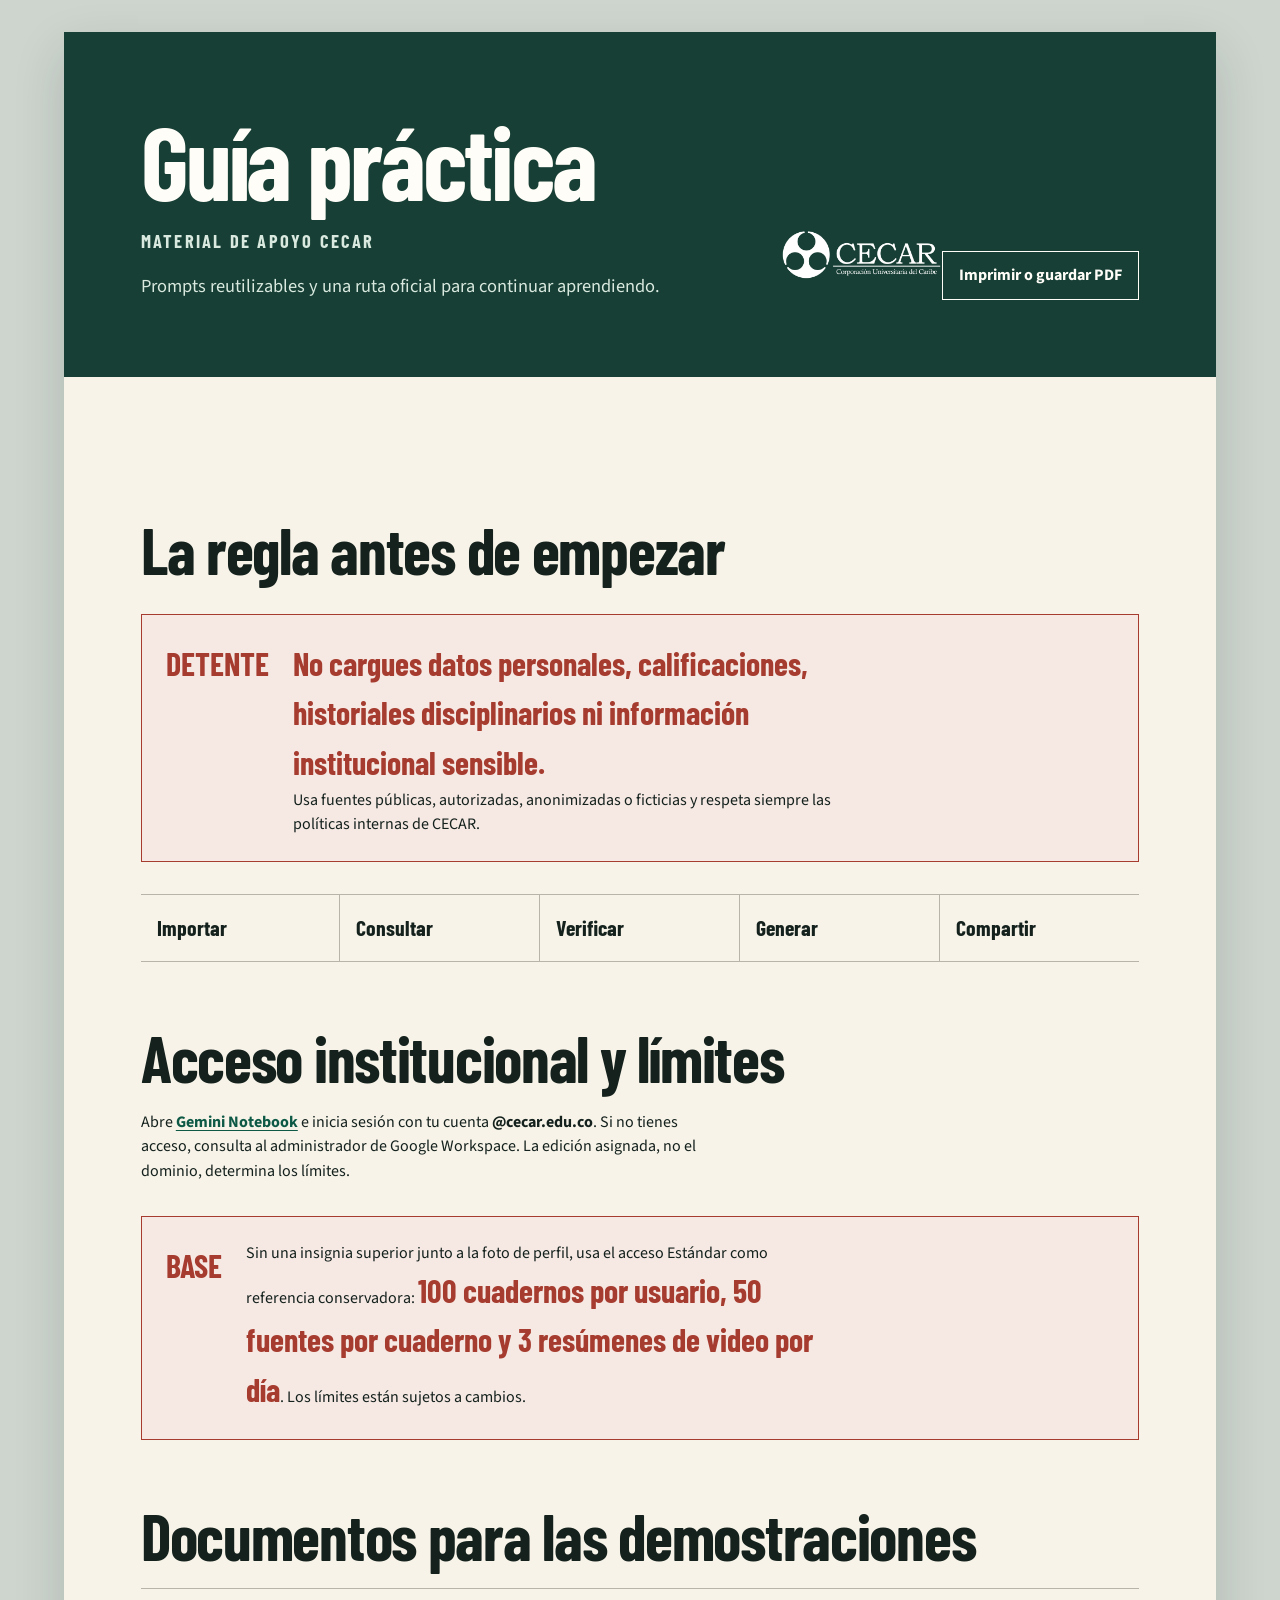
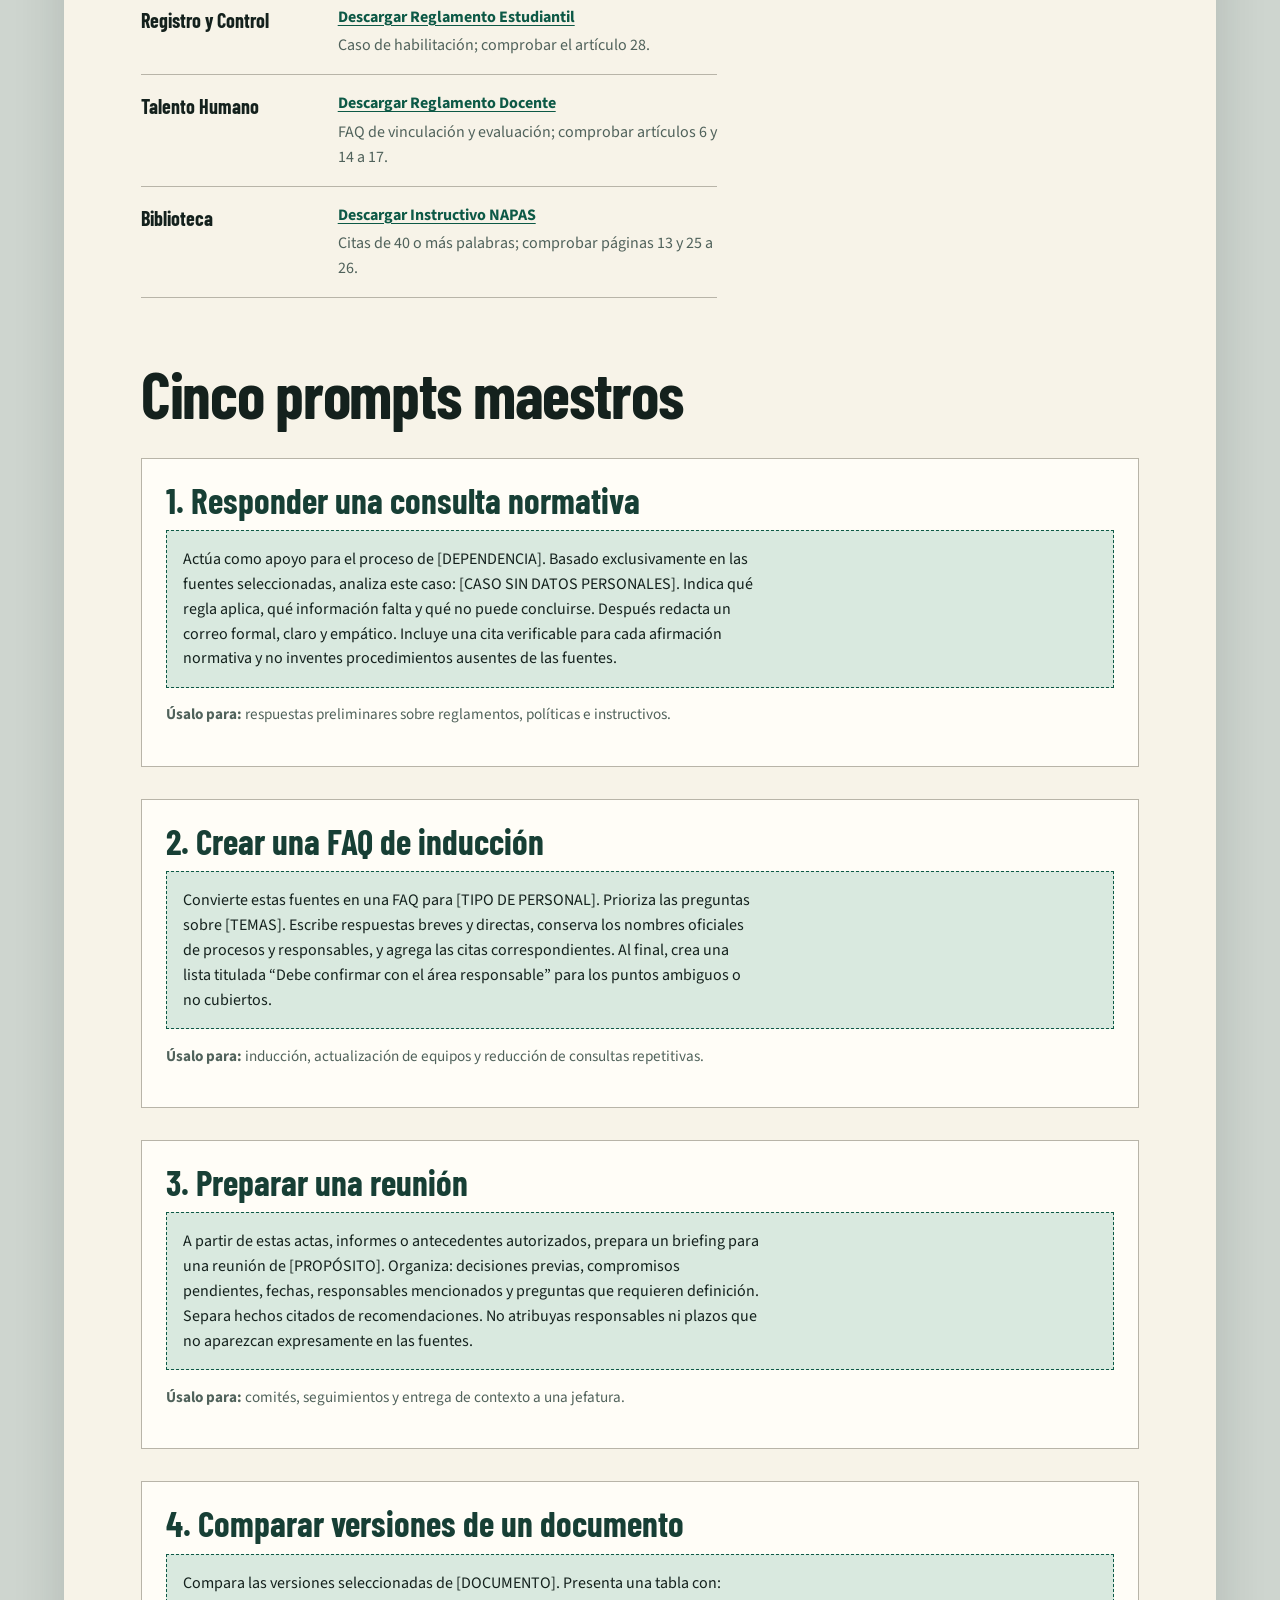
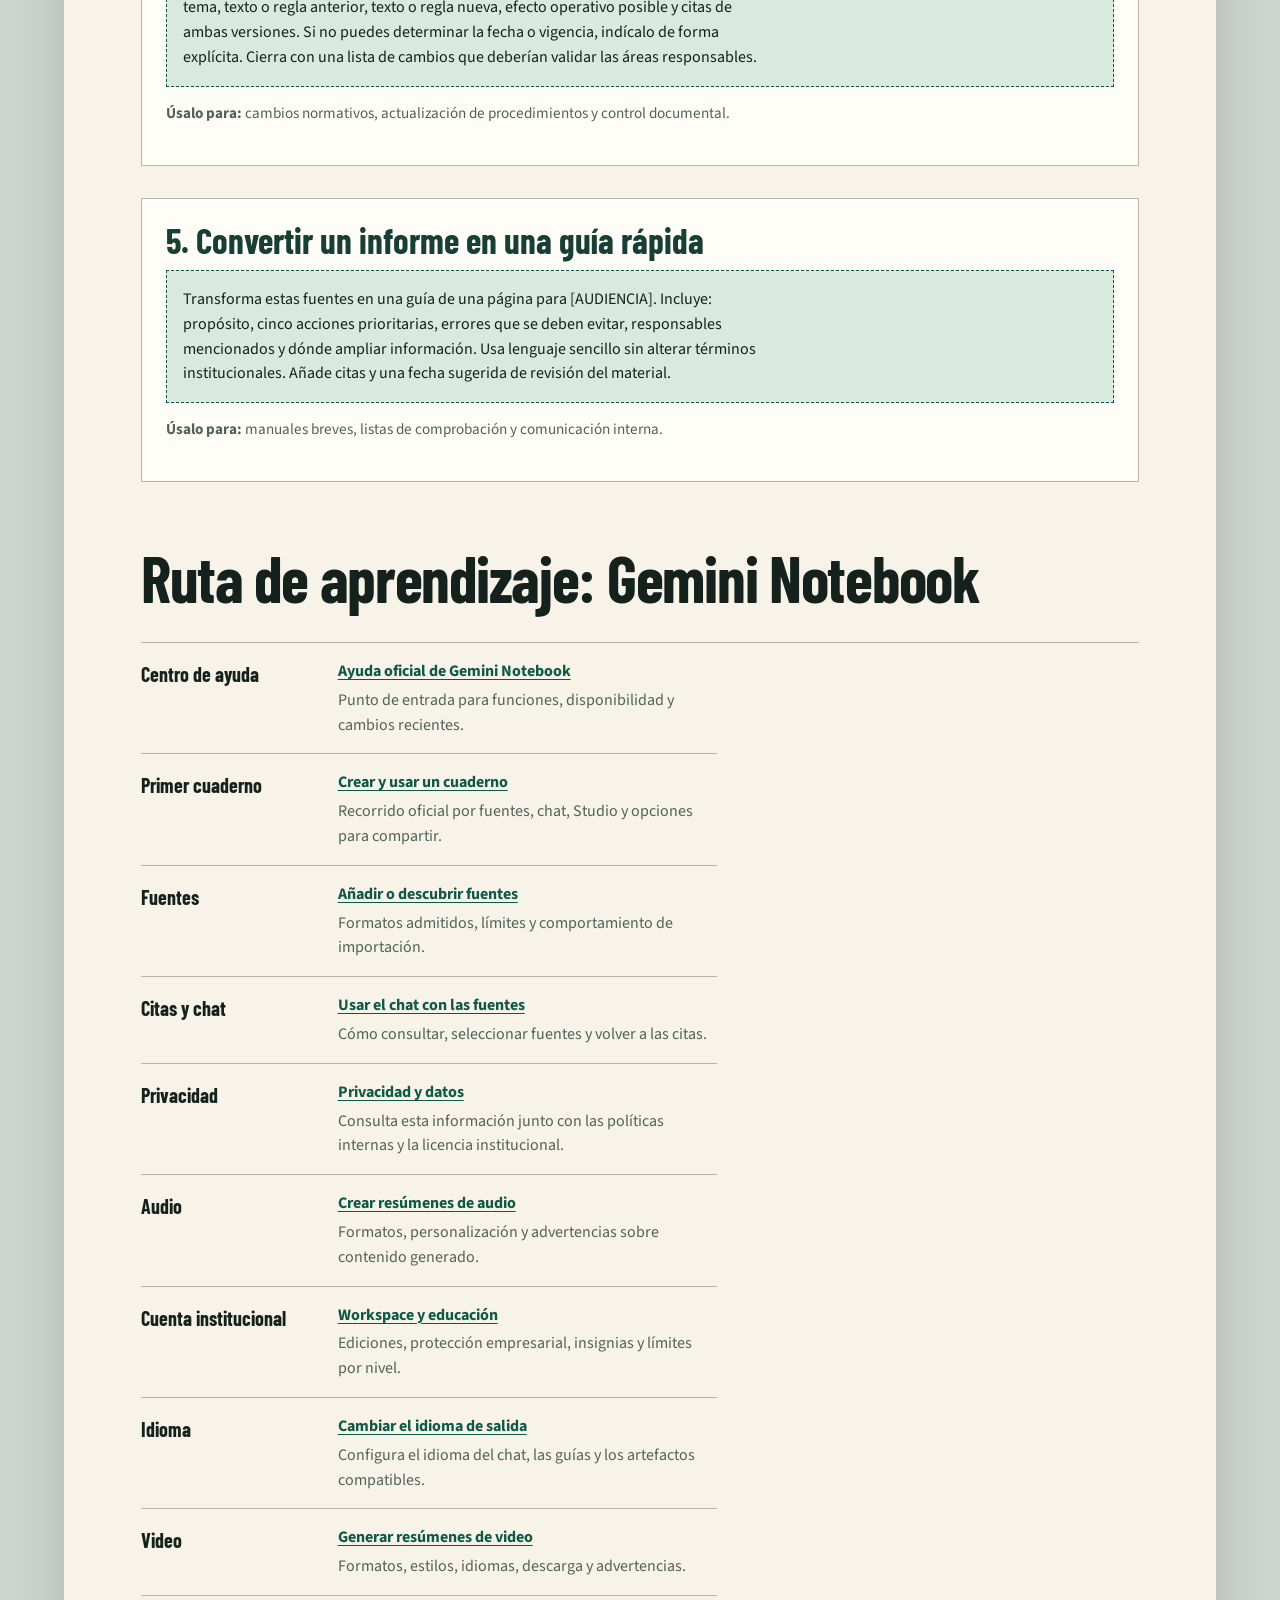
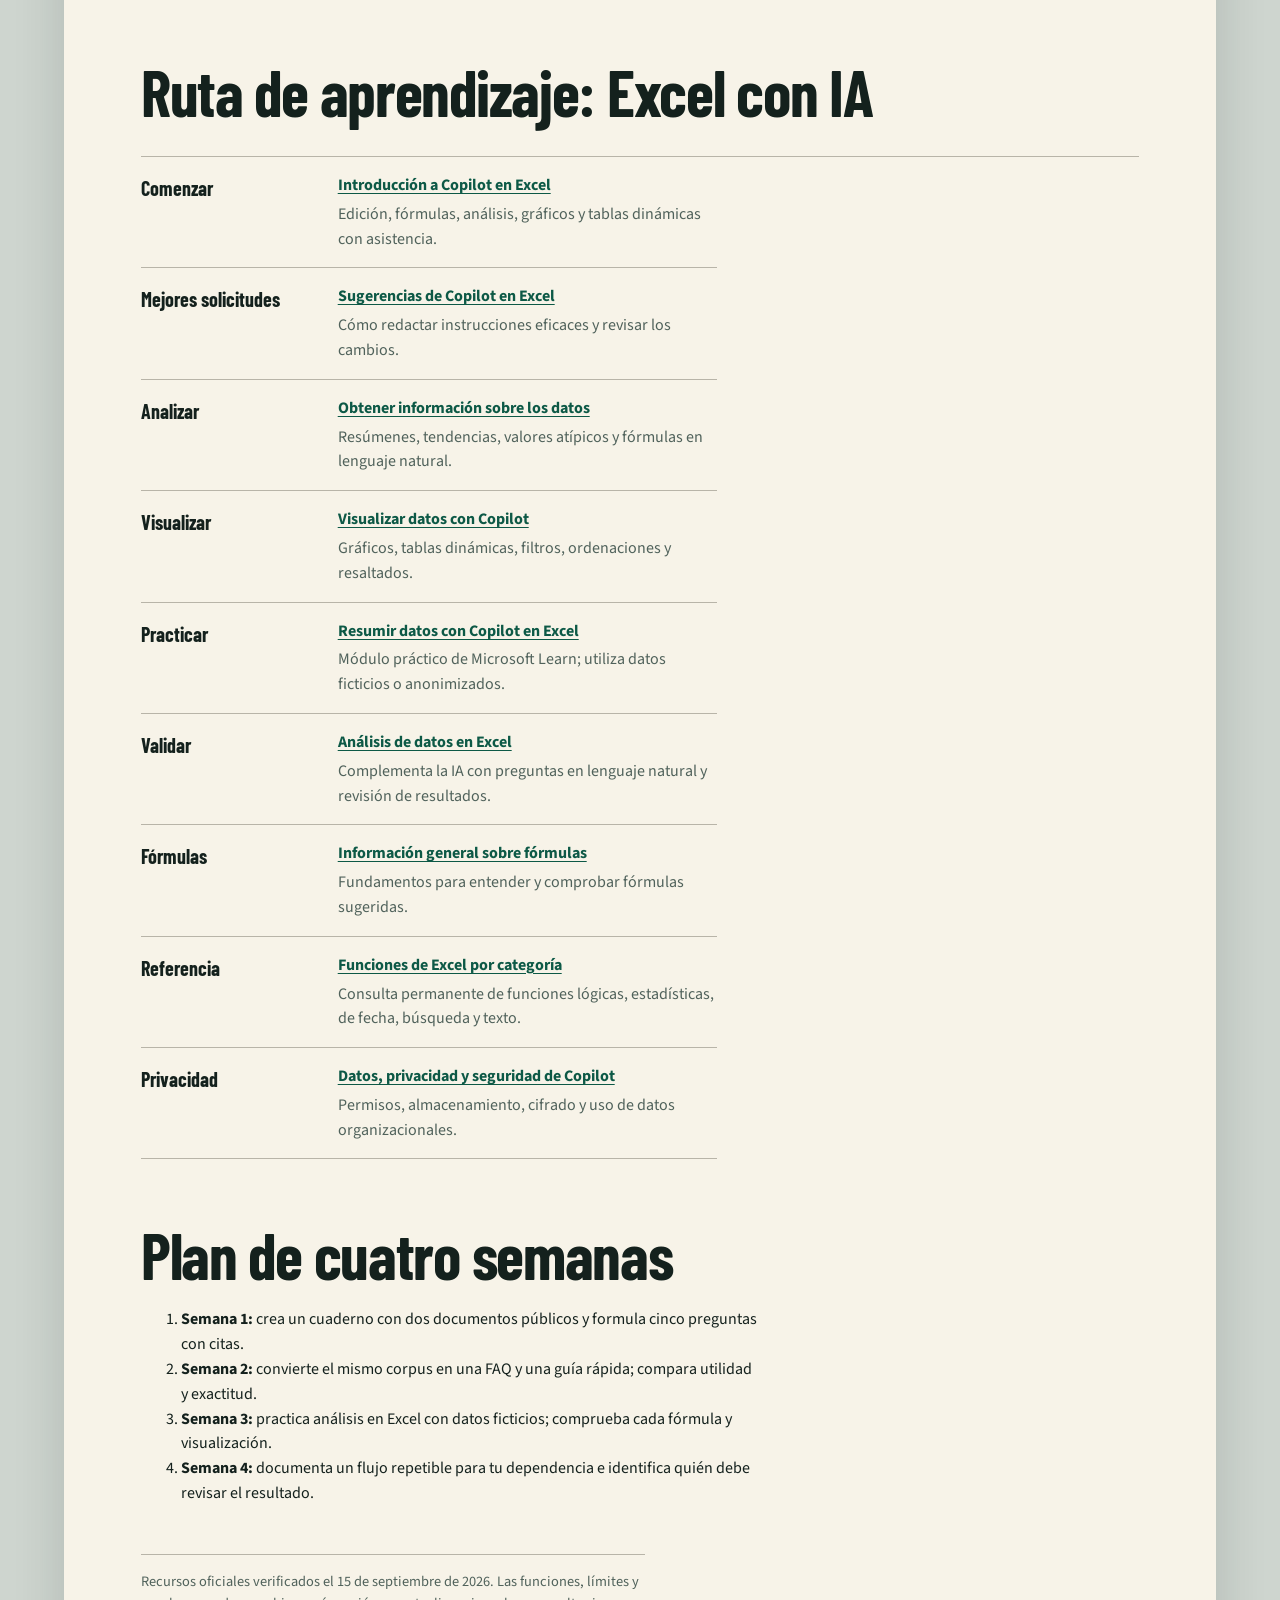
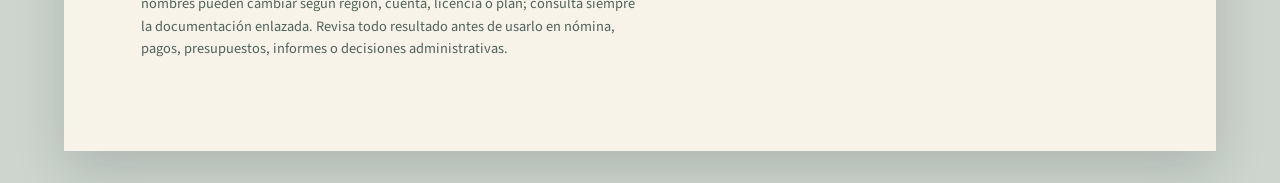
==== guia.html @ 95542037 "feat: add Gemini Notebook administrative training" ====
<!doctype html>
<html lang="es">
<head>
  <meta charset="utf-8">
  <meta name="viewport" content="width=device-width, initial-scale=1">
  <meta name="description" content="Guía imprimible de prompts y recursos para continuar aprendiendo Gemini Notebook y Excel con IA.">
  <meta name="theme-color" content="#173f35">
  <link rel="icon" href="assets/favicon.ico">
  <link rel="preconnect" href="https://fonts.googleapis.com">
  <link rel="preconnect" href="https://fonts.gstatic.com" crossorigin>
  <link href="https://fonts.googleapis.com/css2?family=Barlow+Condensed:wght@500;600;700;800&family=Source+Sans+3:opsz,wght@8..60,400;8..60,600;8..60,700&display=swap" rel="stylesheet">
  <link rel="stylesheet" href="support.css">
  <title>Guía práctica | Gemini Notebook y Excel con IA</title>
</head>
<body>
  <main class="support-shell">
    <header class="support-header">
      <div><h1>Guía práctica</h1><p class="class-label">Material de apoyo CECAR</p><p>Prompts reutilizables y una ruta oficial para continuar aprendiendo.</p></div>
      <div><img src="assets/logo-cecar.png" alt="CECAR"><button id="print-guide" class="print-control" type="button">Imprimir o guardar PDF</button></div>
    </header>
    <div class="support-content">
      <h2>La regla antes de empezar</h2>
      <div class="safety-box"><strong>DETENTE</strong><p><strong>No cargues datos personales, calificaciones, historiales disciplinarios ni información institucional sensible.</strong><br>Usa fuentes públicas, autorizadas, anonimizadas o ficticias y respeta siempre las políticas internas de CECAR.</p></div>
      <ol class="process-strip"><li>Importar</li><li>Consultar</li><li>Verificar</li><li>Generar</li><li>Compartir</li></ol>

      <h2>Acceso institucional y límites</h2>
      <p>Abre <a href="https://notebook.google.com/" target="_blank" rel="noopener"><strong>Gemini Notebook</strong></a> e inicia sesión con tu cuenta <strong>@cecar.edu.co</strong>. Si no tienes acceso, consulta al administrador de Google Workspace. La edición asignada, no el dominio, determina los límites.</p>
      <div class="safety-box"><strong>BASE</strong><p>Sin una insignia superior junto a la foto de perfil, usa el acceso Estándar como referencia conservadora: <strong>100 cuadernos por usuario, 50 fuentes por cuaderno y 3 resúmenes de video por día</strong>. Los límites están sujetos a cambios.</p></div>

      <h2>Documentos para las demostraciones</h2>
      <ul class="resource-list">
        <li><strong>Registro y Control</strong><div><a href="docs/Acuerdos-Junta-Directiva-N12-de-2014-Modificacion-Acuerdo-JD-N-20-de-1999.pdf" download>Descargar Reglamento Estudiantil</a><p>Caso de habilitación; comprobar el artículo 28.</p></div></li>
        <li><strong>Talento Humano</strong><div><a href="docs/Junta-Directiva-Acuerdo-N-13-de-2018.pdf" download>Descargar Reglamento Docente</a><p>FAQ de vinculación y evaluación; comprobar artículos 6 y 14 a 17.</p></div></li>
        <li><strong>Biblioteca</strong><div><a href="docs/instructivo-napas.pdf" download>Descargar Instructivo NAPAS</a><p>Citas de 40 o más palabras; comprobar páginas 13 y 25 a 26.</p></div></li>
      </ul>

      <h2>Cinco prompts maestros</h2>
      <article class="prompt-sheet"><h3>1. Responder una consulta normativa</h3><div class="prompt-copy"><p>Actúa como apoyo para el proceso de [DEPENDENCIA]. Basado exclusivamente en las fuentes seleccionadas, analiza este caso: [CASO SIN DATOS PERSONALES]. Indica qué regla aplica, qué información falta y qué no puede concluirse. Después redacta un correo formal, claro y empático. Incluye una cita verificable para cada afirmación normativa y no inventes procedimientos ausentes de las fuentes.</p></div><p class="prompt-use"><strong>Úsalo para:</strong> respuestas preliminares sobre reglamentos, políticas e instructivos.</p></article>
      <article class="prompt-sheet"><h3>2. Crear una FAQ de inducción</h3><div class="prompt-copy"><p>Convierte estas fuentes en una FAQ para [TIPO DE PERSONAL]. Prioriza las preguntas sobre [TEMAS]. Escribe respuestas breves y directas, conserva los nombres oficiales de procesos y responsables, y agrega las citas correspondientes. Al final, crea una lista titulada “Debe confirmar con el área responsable” para los puntos ambiguos o no cubiertos.</p></div><p class="prompt-use"><strong>Úsalo para:</strong> inducción, actualización de equipos y reducción de consultas repetitivas.</p></article>
      <article class="prompt-sheet"><h3>3. Preparar una reunión</h3><div class="prompt-copy"><p>A partir de estas actas, informes o antecedentes autorizados, prepara un briefing para una reunión de [PROPÓSITO]. Organiza: decisiones previas, compromisos pendientes, fechas, responsables mencionados y preguntas que requieren definición. Separa hechos citados de recomendaciones. No atribuyas responsables ni plazos que no aparezcan expresamente en las fuentes.</p></div><p class="prompt-use"><strong>Úsalo para:</strong> comités, seguimientos y entrega de contexto a una jefatura.</p></article>
      <article class="prompt-sheet"><h3>4. Comparar versiones de un documento</h3><div class="prompt-copy"><p>Compara las versiones seleccionadas de [DOCUMENTO]. Presenta una tabla con: tema, texto o regla anterior, texto o regla nueva, efecto operativo posible y citas de ambas versiones. Si no puedes determinar la fecha o vigencia, indícalo de forma explícita. Cierra con una lista de cambios que deberían validar las áreas responsables.</p></div><p class="prompt-use"><strong>Úsalo para:</strong> cambios normativos, actualización de procedimientos y control documental.</p></article>
      <article class="prompt-sheet"><h3>5. Convertir un informe en una guía rápida</h3><div class="prompt-copy"><p>Transforma estas fuentes en una guía de una página para [AUDIENCIA]. Incluye: propósito, cinco acciones prioritarias, errores que se deben evitar, responsables mencionados y dónde ampliar información. Usa lenguaje sencillo sin alterar términos institucionales. Añade citas y una fecha sugerida de revisión del material.</p></div><p class="prompt-use"><strong>Úsalo para:</strong> manuales breves, listas de comprobación y comunicación interna.</p></article>

      <h2>Ruta de aprendizaje: Gemini Notebook</h2>
      <section class="resource-group" aria-label="Recursos oficiales de Gemini Notebook">
        <ul class="resource-list">
          <li><strong>Centro de ayuda</strong><div><a href="https://support.google.com/gemininotebook/?hl=es" target="_blank" rel="noopener">Ayuda oficial de Gemini Notebook</a><p>Punto de entrada para funciones, disponibilidad y cambios recientes.</p></div></li>
          <li><strong>Primer cuaderno</strong><div><a href="https://support.google.com/gemininotebook/answer/16206563?hl=es" target="_blank" rel="noopener">Crear y usar un cuaderno</a><p>Recorrido oficial por fuentes, chat, Studio y opciones para compartir.</p></div></li>
          <li><strong>Fuentes</strong><div><a href="https://support.google.com/gemininotebook/answer/16215270?hl=es" target="_blank" rel="noopener">Añadir o descubrir fuentes</a><p>Formatos admitidos, límites y comportamiento de importación.</p></div></li>
          <li><strong>Citas y chat</strong><div><a href="https://support.google.com/gemininotebook/answer/16179559?hl=es" target="_blank" rel="noopener">Usar el chat con las fuentes</a><p>Cómo consultar, seleccionar fuentes y volver a las citas.</p></div></li>
          <li><strong>Privacidad</strong><div><a href="https://support.google.com/gemininotebook/answer/17004255?hl=es" target="_blank" rel="noopener">Privacidad y datos</a><p>Consulta esta información junto con las políticas internas y la licencia institucional.</p></div></li>
          <li><strong>Audio</strong><div><a href="https://support.google.com/gemininotebook/answer/16212820?hl=es" target="_blank" rel="noopener">Crear resúmenes de audio</a><p>Formatos, personalización y advertencias sobre contenido generado.</p></div></li>
          <li><strong>Cuenta institucional</strong><div><a href="https://support.google.com/gemininotebook/answer/16337734?hl=es" target="_blank" rel="noopener">Workspace y educación</a><p>Ediciones, protección empresarial, insignias y límites por nivel.</p></div></li>
          <li><strong>Idioma</strong><div><a href="https://support.google.com/gemininotebook/answer/16261963?hl=es" target="_blank" rel="noopener">Cambiar el idioma de salida</a><p>Configura el idioma del chat, las guías y los artefactos compatibles.</p></div></li>
          <li><strong>Video</strong><div><a href="https://support.google.com/gemininotebook/answer/16454555?hl=es" target="_blank" rel="noopener">Generar resúmenes de video</a><p>Formatos, estilos, idiomas, descarga y advertencias.</p></div></li>
        </ul>
      </section>

      <h2>Ruta de aprendizaje: Excel con IA</h2>
      <section class="resource-group" aria-label="Recursos oficiales de Excel con inteligencia artificial">
        <ul class="resource-list">
          <li><strong>Comenzar</strong><div><a href="https://support.microsoft.com/es-es/excel/copilot/get-started-with-copilot-in-excel" target="_blank" rel="noopener">Introducción a Copilot en Excel</a><p>Edición, fórmulas, análisis, gráficos y tablas dinámicas con asistencia.</p></div></li>
          <li><strong>Mejores solicitudes</strong><div><a href="https://support.microsoft.com/es-es/excel/copilot/copilot-in-excel-tips" target="_blank" rel="noopener">Sugerencias de Copilot en Excel</a><p>Cómo redactar instrucciones eficaces y revisar los cambios.</p></div></li>
          <li><strong>Analizar</strong><div><a href="https://support.microsoft.com/es-es/excel/copilot/data-insights-with-copilot-in-excel" target="_blank" rel="noopener">Obtener información sobre los datos</a><p>Resúmenes, tendencias, valores atípicos y fórmulas en lenguaje natural.</p></div></li>
          <li><strong>Visualizar</strong><div><a href="https://support.microsoft.com/es-es/excel/copilot/visualize-your-data-with-copilot-in-excel" target="_blank" rel="noopener">Visualizar datos con Copilot</a><p>Gráficos, tablas dinámicas, filtros, ordenaciones y resaltados.</p></div></li>
          <li><strong>Practicar</strong><div><a href="https://learn.microsoft.com/es-es/training/modules/summarize-sales-data/" target="_blank" rel="noopener">Resumir datos con Copilot en Excel</a><p>Módulo práctico de Microsoft Learn; utiliza datos ficticios o anonimizados.</p></div></li>
          <li><strong>Validar</strong><div><a href="https://support.microsoft.com/es-es/excel/analyze-data-in-excel" target="_blank" rel="noopener">Análisis de datos en Excel</a><p>Complementa la IA con preguntas en lenguaje natural y revisión de resultados.</p></div></li>
          <li><strong>Fórmulas</strong><div><a href="https://support.microsoft.com/es-es/excel/get-started/overview-of-formulas-in-excel" target="_blank" rel="noopener">Información general sobre fórmulas</a><p>Fundamentos para entender y comprobar fórmulas sugeridas.</p></div></li>
          <li><strong>Referencia</strong><div><a href="https://support.microsoft.com/es-es/excel/excel-functions-by-category" target="_blank" rel="noopener">Funciones de Excel por categoría</a><p>Consulta permanente de funciones lógicas, estadísticas, de fecha, búsqueda y texto.</p></div></li>
          <li><strong>Privacidad</strong><div><a href="https://learn.microsoft.com/es-es/microsoft-365/copilot/microsoft-365-copilot-privacy" target="_blank" rel="noopener">Datos, privacidad y seguridad de Copilot</a><p>Permisos, almacenamiento, cifrado y uso de datos organizacionales.</p></div></li>
        </ul>
      </section>

      <h2>Plan de cuatro semanas</h2>
      <ol>
        <li><strong>Semana 1:</strong> crea un cuaderno con dos documentos públicos y formula cinco preguntas con citas.</li>
        <li><strong>Semana 2:</strong> convierte el mismo corpus en una FAQ y una guía rápida; compara utilidad y exactitud.</li>
        <li><strong>Semana 3:</strong> practica análisis en Excel con datos ficticios; comprueba cada fórmula y visualización.</li>
        <li><strong>Semana 4:</strong> documenta un flujo repetible para tu dependencia e identifica quién debe revisar el resultado.</li>
      </ol>
      <p class="source-note">Recursos oficiales verificados el 15 de septiembre de 2026. Las funciones, límites y nombres pueden cambiar según región, cuenta, licencia o plan; consulta siempre la documentación enlazada. Revisa todo resultado antes de usarlo en nómina, pagos, presupuestos, informes o decisiones administrativas.</p>
    </div>
  </main>
  <script src="support.js" defer></script>
</body>
</html>
---- support.css ----
@charset "UTF-8";

:root {
  --ink: #14211d;
  --muted: #50625b;
  --paper: #f7f3e8;
  --paper-deep: #ebe4d2;
  --green: #0d5946;
  --green-dark: #173f35;
  --green-soft: #d9e9df;
  --amber: #d6942f;
  --red: #a63c2f;
  --rule: #b8b4a8;
  --white: #fffdf7;
  --font-display: "Barlow Condensed", "Arial Narrow", sans-serif;
  --font-body: "Source Sans 3", Arial, sans-serif;
}

* { box-sizing: border-box; }
html { color: var(--ink); background: #ced5cf; }
body { margin: 0; font-family: var(--font-body); line-height: 1.55; }
::selection { color: var(--white); background: var(--green); }
a { color: var(--green); text-underline-offset: 0.18em; }
button, a { font: inherit; }
button:focus-visible, a:focus-visible { outline: 0.2rem solid var(--amber); outline-offset: 0.2rem; }
h1, h2, h3 { font-family: var(--font-display); line-height: 1; text-wrap: balance; }
h1 { margin: 0; font-size: clamp(3.2rem, 8vw, 7rem); letter-spacing: -0.025em; }
h2 { margin: 4rem 0 1.25rem; font-size: clamp(2.2rem, 5vw, 4rem); letter-spacing: -0.02em; }
h3 { margin: 2rem 0 0.75rem; font-size: clamp(1.5rem, 3vw, 2.2rem); }
p, li { max-width: 72ch; }

.support-shell { width: min(100% - 2rem, 72rem); margin: 2rem auto; background: var(--paper); box-shadow: 0 1.25rem 3rem rgba(20,33,29,0.16); }
.support-header { display: grid; grid-template-columns: 1fr auto; gap: 2rem; align-items: end; padding: clamp(2rem, 6vw, 5rem); color: var(--white); background: var(--green-dark); }
.support-header p { margin: 1rem 0 0; color: var(--green-soft); font-size: 1.15rem; }
.support-header img { width: 10rem; }
.support-content { padding: clamp(2rem, 6vw, 5rem); }
.class-label { margin: 0 0 1rem; font-family: var(--font-display); font-weight: 700; letter-spacing: 0.12em; text-transform: uppercase; }
.print-control, .notes-controls a { display: inline-flex; padding: 0.7rem 1rem; color: var(--white); border: 1px solid currentColor; background: transparent; font-weight: 700; text-decoration: none; cursor: pointer; }
.print-control:hover, .notes-controls a:hover { color: var(--green-dark); background: var(--white); }

.safety-box { display: grid; grid-template-columns: auto 1fr; gap: 1.5rem; margin: 2rem 0; padding: 1.5rem; border: 1px solid var(--red); background: #f6e8e3; }
.safety-box strong:first-child { color: var(--red); font-family: var(--font-display); font-size: 2rem; }
.safety-box p { margin: 0; }
.process-strip { display: flex; flex-wrap: wrap; margin: 2rem 0; padding: 0; list-style: none; border-block: 1px solid var(--rule); }
.process-strip li { flex: 1 1 9rem; padding: 1rem; border-right: 1px solid var(--rule); font-family: var(--font-display); font-size: 1.35rem; font-weight: 700; }
.process-strip li:last-child { border-right: 0; }

.prompt-sheet { margin: 2rem 0; padding: 1.5rem; border: 1px solid var(--rule); background: var(--white); break-inside: avoid; }
.prompt-sheet h3 { margin-top: 0; color: var(--green-dark); }
.prompt-copy { padding: 1rem; border: 1px dashed var(--green); background: var(--green-soft); }
.prompt-copy p { margin: 0; }
.prompt-use { color: var(--muted); font-size: 0.95rem; }

.resource-group { margin: 2rem 0; }
.resource-list { margin: 0; padding: 0; list-style: none; border-top: 1px solid var(--rule); }
.resource-list li { display: grid; grid-template-columns: minmax(11rem, .7fr) 1.5fr; gap: 1.25rem; padding: 1rem 0; border-bottom: 1px solid var(--rule); }
.resource-list strong { font-family: var(--font-display); font-size: 1.25rem; }
.resource-list p { margin: 0.25rem 0 0; color: var(--muted); }
.resource-list a { overflow-wrap: anywhere; font-weight: 700; }
.source-note { margin-top: 3rem; padding-top: 1rem; color: var(--muted); border-top: 1px solid var(--rule); font-size: 0.9rem; }

.notes-page { min-height: 100dvh; color: var(--white); background: var(--ink); }
.notes-shell { width: min(100% - 2rem, 52rem); margin: 0 auto; padding: 1.5rem 0 7rem; }
.notes-heading { display: flex; justify-content: space-between; gap: 1rem; align-items: start; padding-bottom: 1rem; border-bottom: 1px solid rgba(255,255,255,0.25); }
.notes-heading h1 { font-size: clamp(2.5rem, 7vw, 4.5rem); }
.notes-warning { max-width: 34rem; margin: 1rem 0 2rem; color: #f4d4a3; }
.note { display: none; padding: clamp(1.5rem, 5vw, 3rem); color: var(--ink); background: var(--paper); }
.note.is-current { display: block; }
.note h2 { margin-top: 0; }
.note-meta { display: flex; gap: 1rem; flex-wrap: wrap; margin-bottom: 2rem; color: var(--green); font-family: var(--font-display); font-weight: 700; text-transform: uppercase; }
.note h3 { color: var(--green-dark); }
.note blockquote { margin: 1rem 0; padding: 1rem 1.25rem; border-left: 1px solid var(--green); background: var(--green-soft); }
.notes-controls { position: fixed; right: 0; bottom: 0; left: 0; display: flex; justify-content: center; gap: 1rem; padding: 1rem; background: var(--ink); border-top: 1px solid rgba(255,255,255,0.2); }

@media (max-width: 700px) {
  .support-shell { width: 100%; margin: 0; box-shadow: none; }
  .support-header { grid-template-columns: 1fr; }
  .support-header img { grid-row: 1; }
  .resource-list li { grid-template-columns: 1fr; gap: 0.5rem; }
  .safety-box { grid-template-columns: 1fr; }
}

@media print {
  @page { size: A4; margin: 1.4cm; }
  html, body { background: white; }
  .support-shell { width: auto; margin: 0; box-shadow: none; }
  .support-header { padding: 1.5rem; print-color-adjust: exact; }
  .support-header h1 { font-size: 3.5rem; }
  .support-content { padding: 0; }
  .print-control { display: none; }
  .prompt-sheet, .safety-box { print-color-adjust: exact; }
  .resource-list a::after { content: "\A" attr(href); display: block; color: var(--muted); font-size: 0.75rem; font-weight: 400; white-space: pre-wrap; }
  h2, h3 { break-after: avoid; }
}
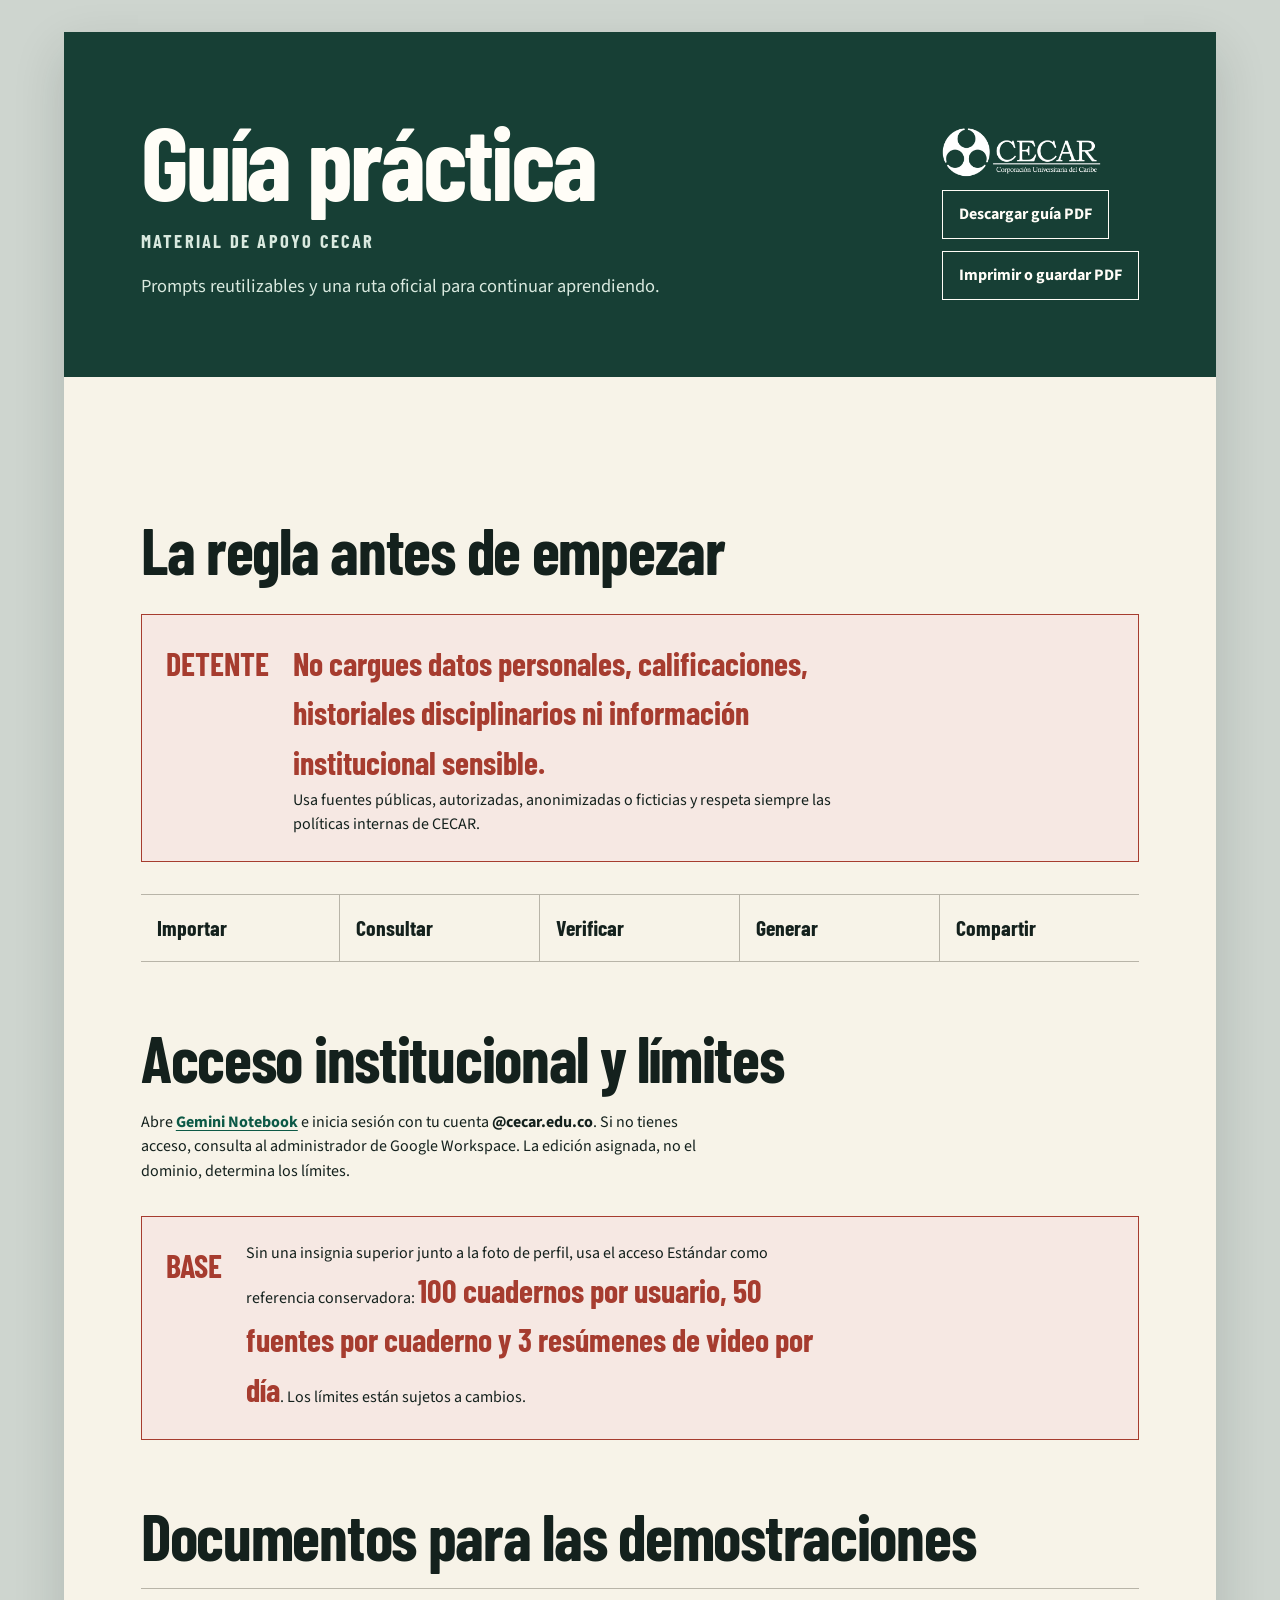
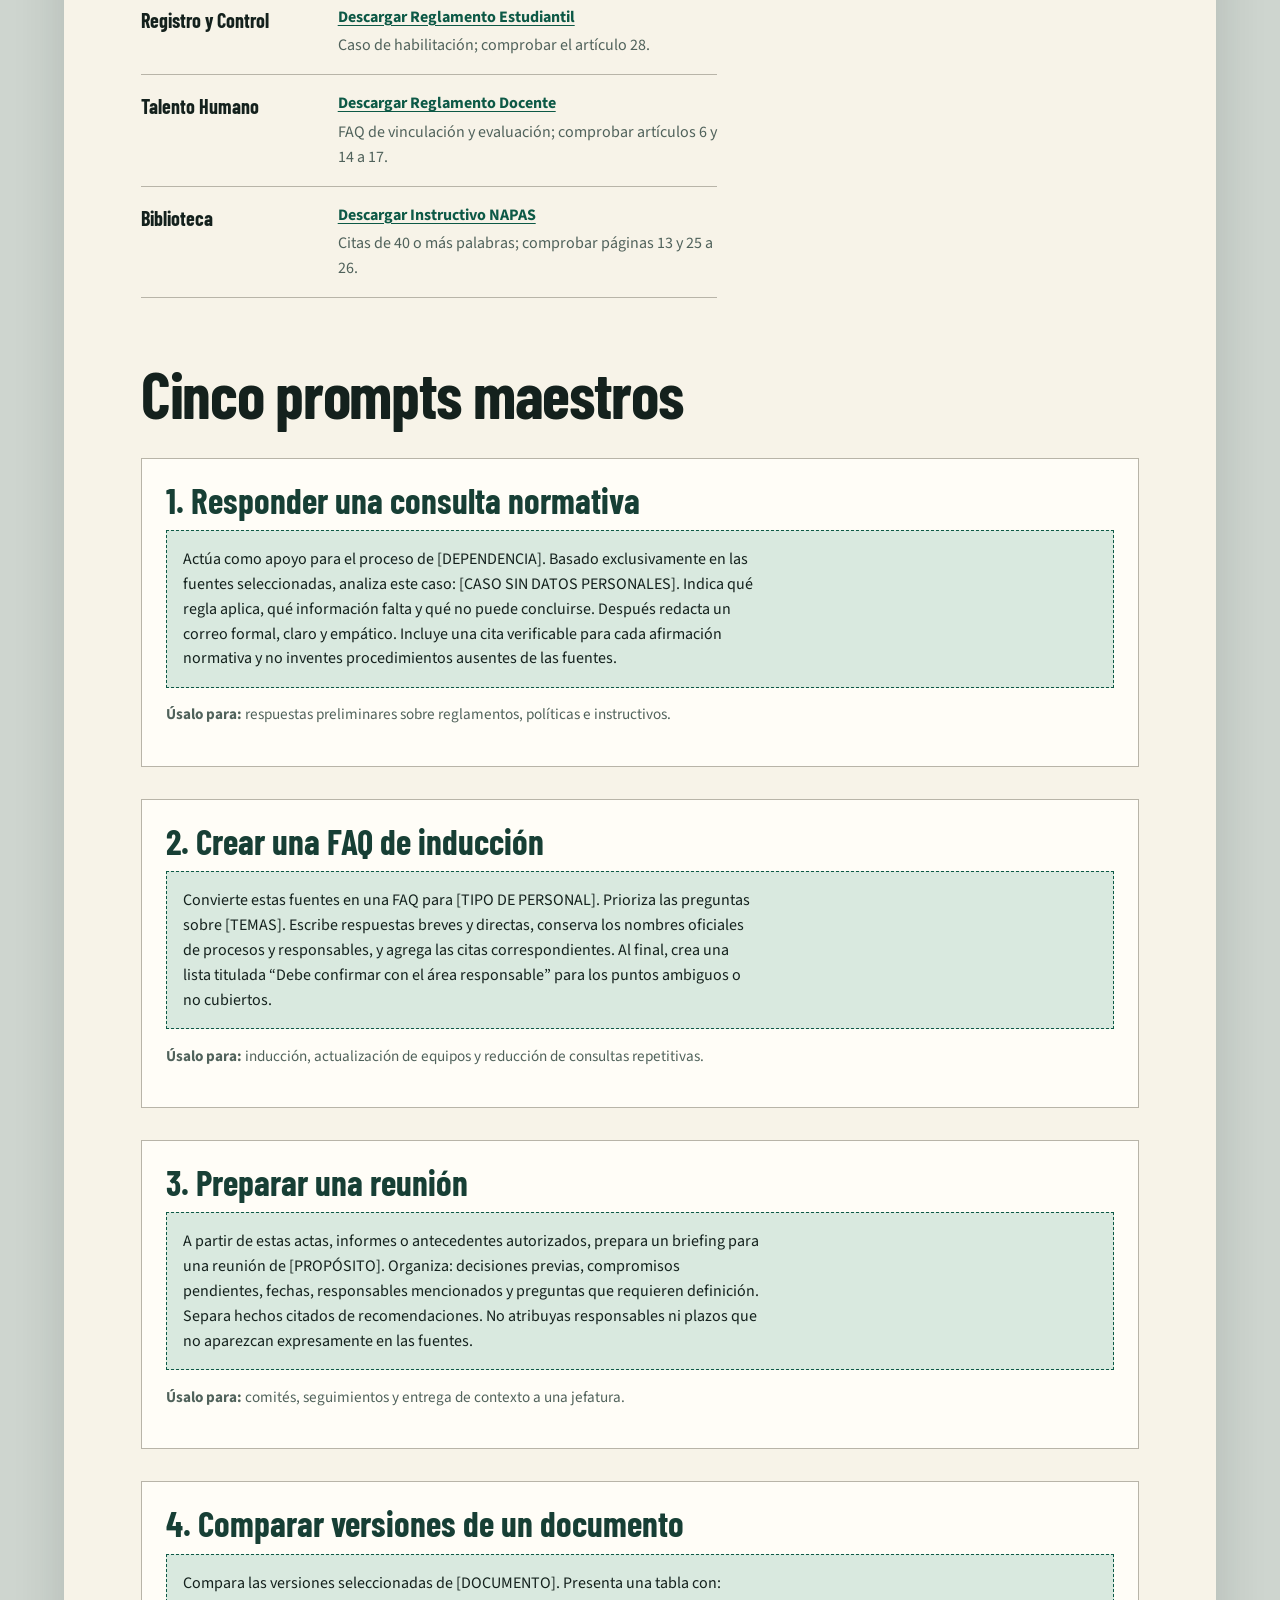
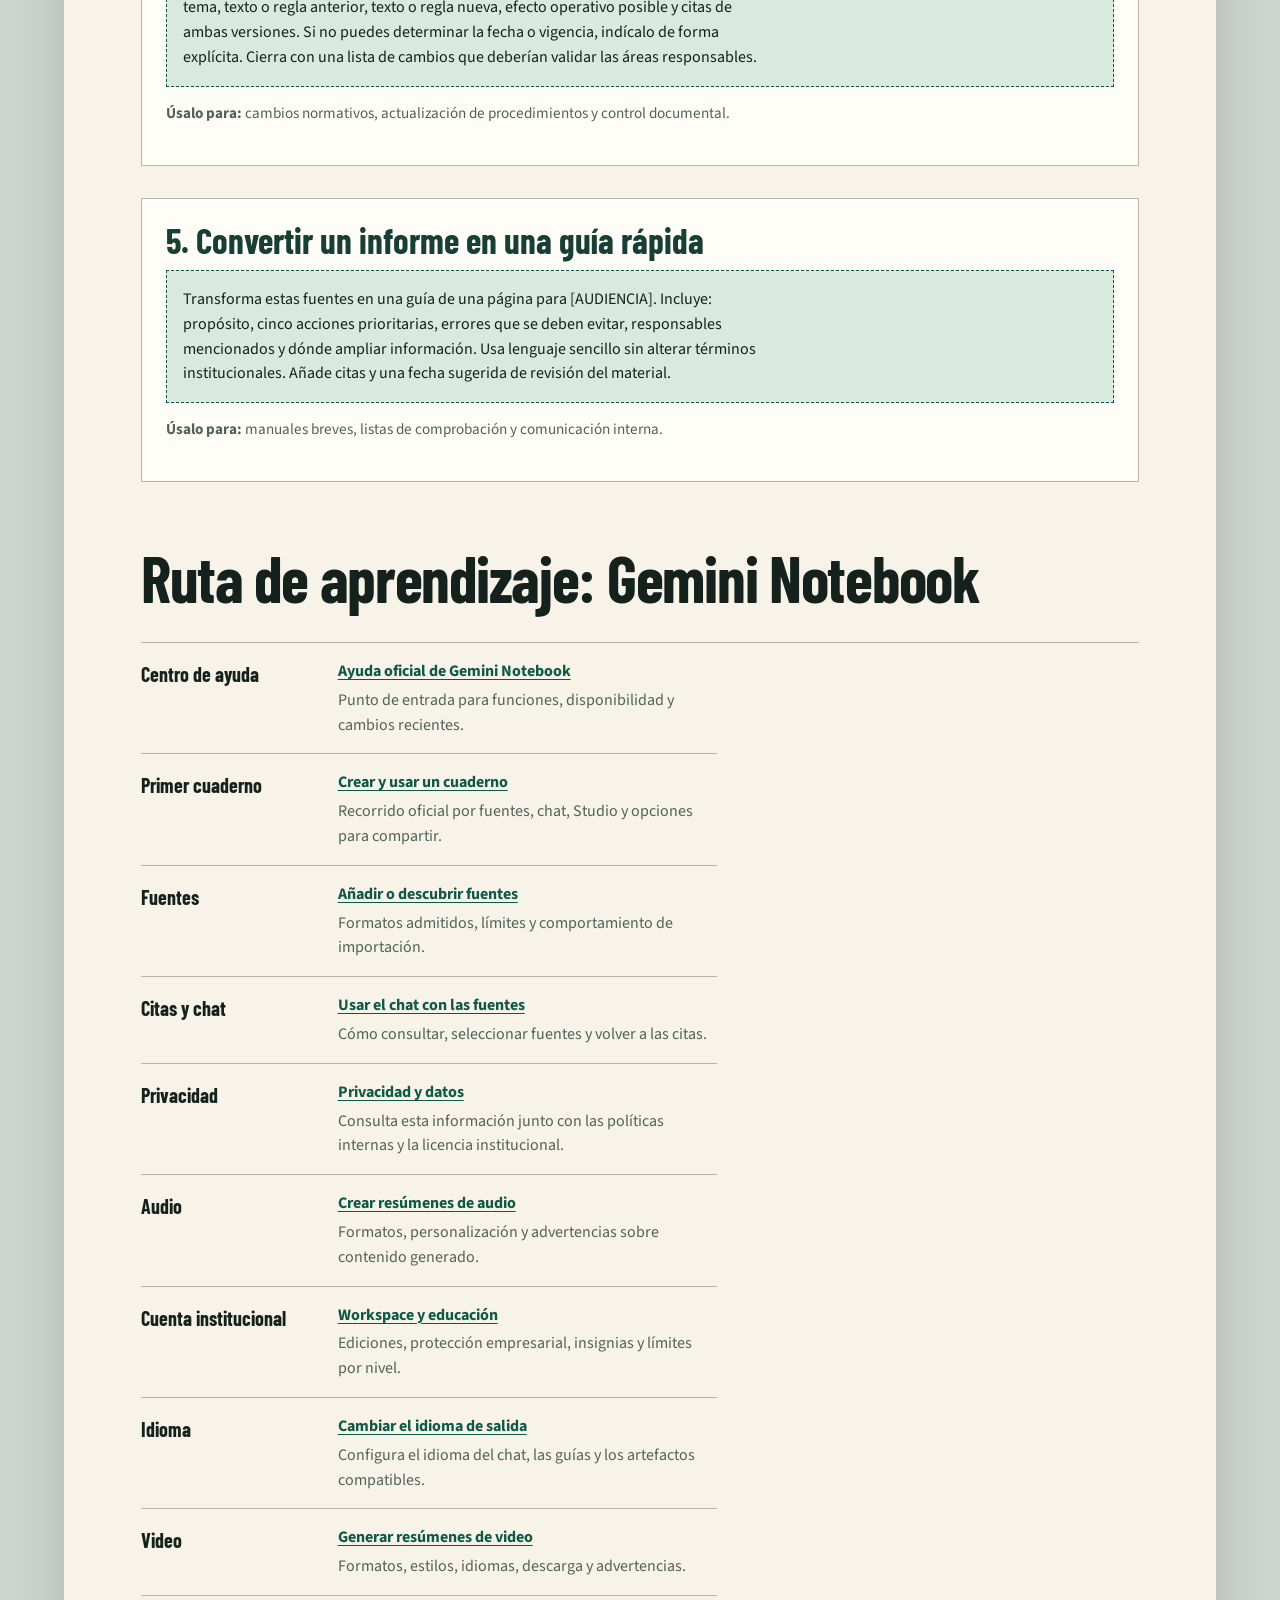
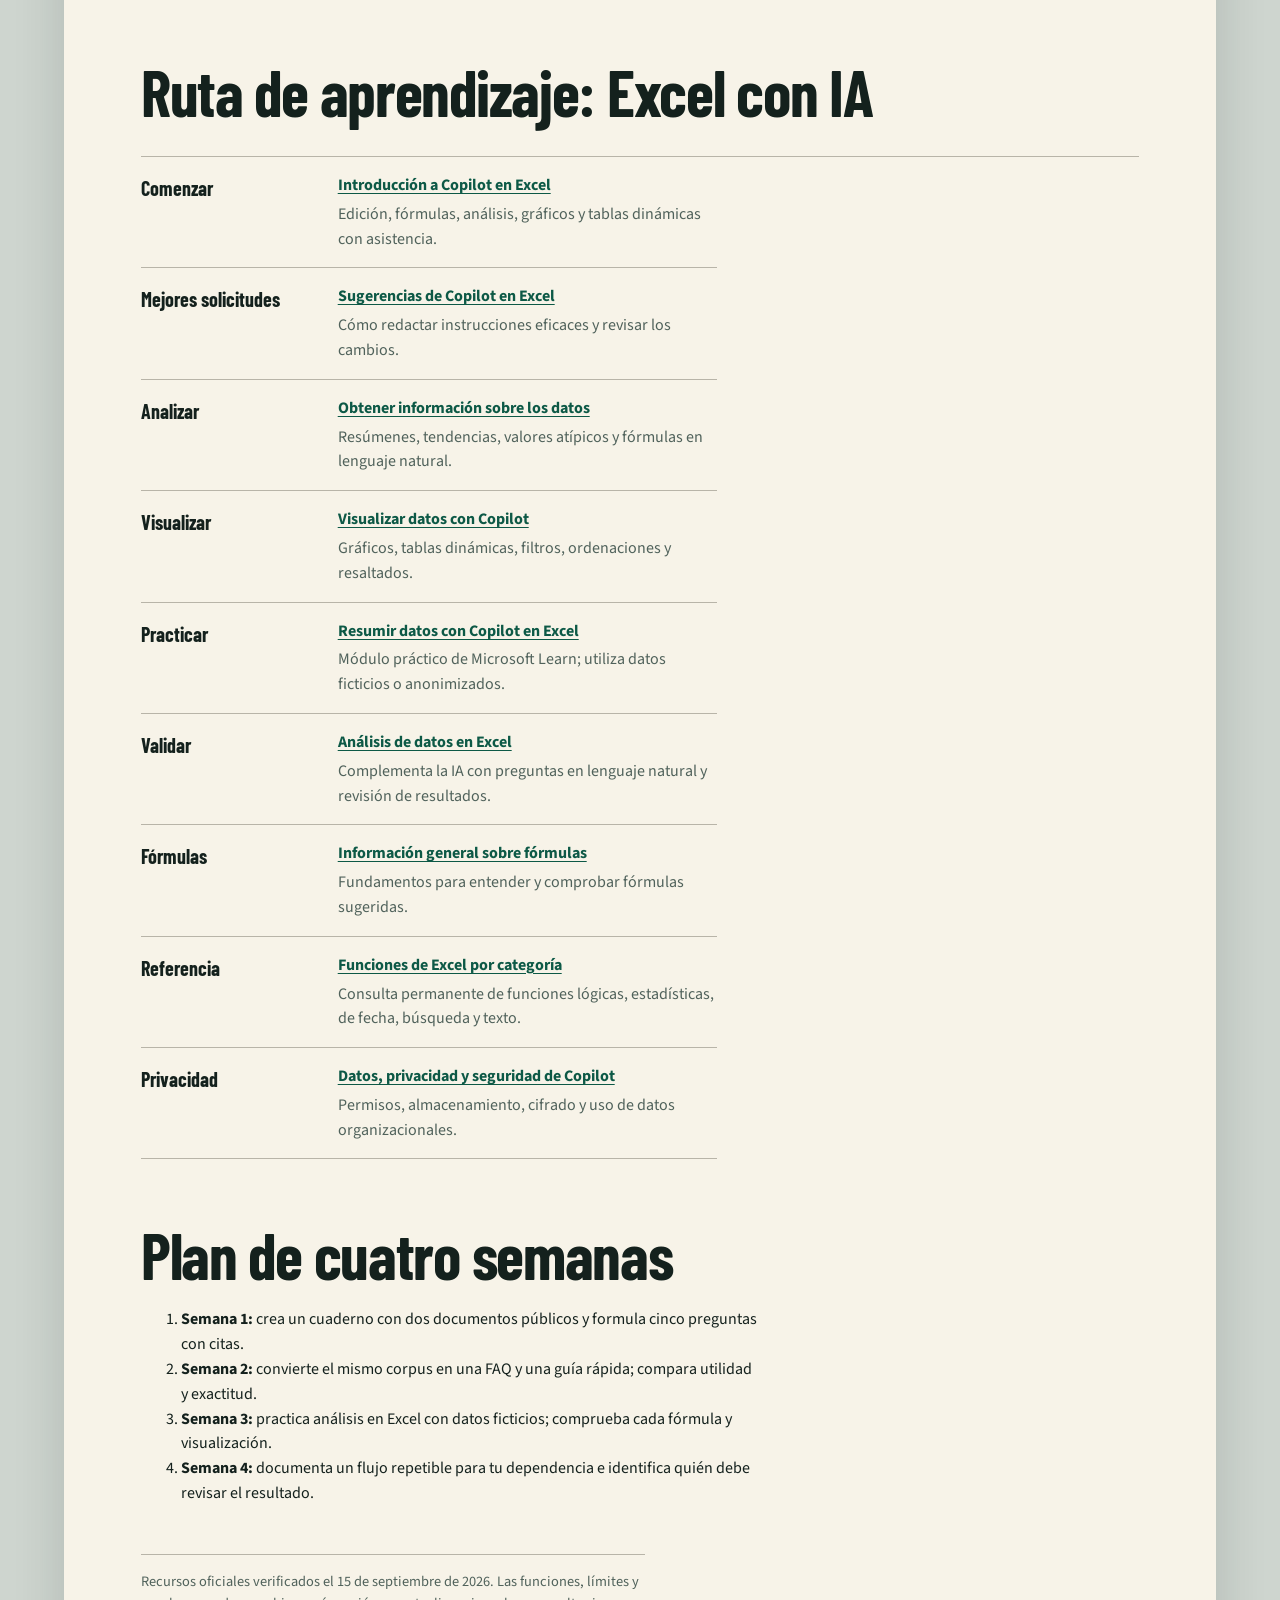
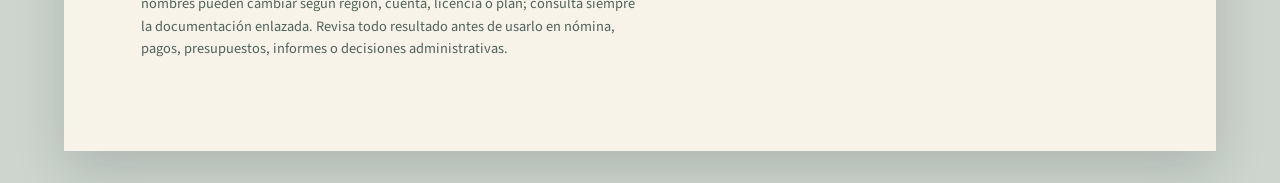
==== commit 54542db5: "feat: add downloadable training guide" ====
--- a/guia.html
+++ b/guia.html
@@ -16,7 +16,7 @@
   <main class="support-shell">
     <header class="support-header">
       <div><h1>Guía práctica</h1><p class="class-label">Material de apoyo CECAR</p><p>Prompts reutilizables y una ruta oficial para continuar aprendiendo.</p></div>
-      <div><img src="assets/logo-cecar.png" alt="CECAR"><button id="print-guide" class="print-control" type="button">Imprimir o guardar PDF</button></div>
+      <div class="support-actions"><img src="assets/logo-cecar.png" alt="CECAR"><a class="download-control" href="docs/guia-practica-gemini-notebook-administrativos-cecar.pdf" download>Descargar guía PDF</a><button id="print-guide" class="print-control" type="button">Imprimir o guardar PDF</button></div>
     </header>
     <div class="support-content">
       <h2>La regla antes de empezar</h2>
--- a/support.css
+++ b/support.css
@@ -33,10 +33,11 @@
 .support-header { display: grid; grid-template-columns: 1fr auto; gap: 2rem; align-items: end; padding: clamp(2rem, 6vw, 5rem); color: var(--white); background: var(--green-dark); }
 .support-header p { margin: 1rem 0 0; color: var(--green-soft); font-size: 1.15rem; }
 .support-header img { width: 10rem; }
+.support-actions { display: grid; gap: 0.75rem; justify-items: start; }
 .support-content { padding: clamp(2rem, 6vw, 5rem); }
 .class-label { margin: 0 0 1rem; font-family: var(--font-display); font-weight: 700; letter-spacing: 0.12em; text-transform: uppercase; }
-.print-control, .notes-controls a { display: inline-flex; padding: 0.7rem 1rem; color: var(--white); border: 1px solid currentColor; background: transparent; font-weight: 700; text-decoration: none; cursor: pointer; }
-.print-control:hover, .notes-controls a:hover { color: var(--green-dark); background: var(--white); }
+.print-control, .download-control, .notes-controls a { display: inline-flex; padding: 0.7rem 1rem; color: var(--white); border: 1px solid currentColor; background: transparent; font-weight: 700; text-decoration: none; cursor: pointer; }
+.print-control:hover, .download-control:hover, .notes-controls a:hover { color: var(--green-dark); background: var(--white); }
 
 .safety-box { display: grid; grid-template-columns: auto 1fr; gap: 1.5rem; margin: 2rem 0; padding: 1.5rem; border: 1px solid var(--red); background: #f6e8e3; }
 .safety-box strong:first-child { color: var(--red); font-family: var(--font-display); font-size: 2rem; }
@@ -87,7 +88,7 @@
   .support-header { padding: 1.5rem; print-color-adjust: exact; }
   .support-header h1 { font-size: 3.5rem; }
   .support-content { padding: 0; }
-  .print-control { display: none; }
+  .print-control, .download-control { display: none; }
   .prompt-sheet, .safety-box { print-color-adjust: exact; }
   .resource-list a::after { content: "\A" attr(href); display: block; color: var(--muted); font-size: 0.75rem; font-weight: 400; white-space: pre-wrap; }
   h2, h3 { break-after: avoid; }
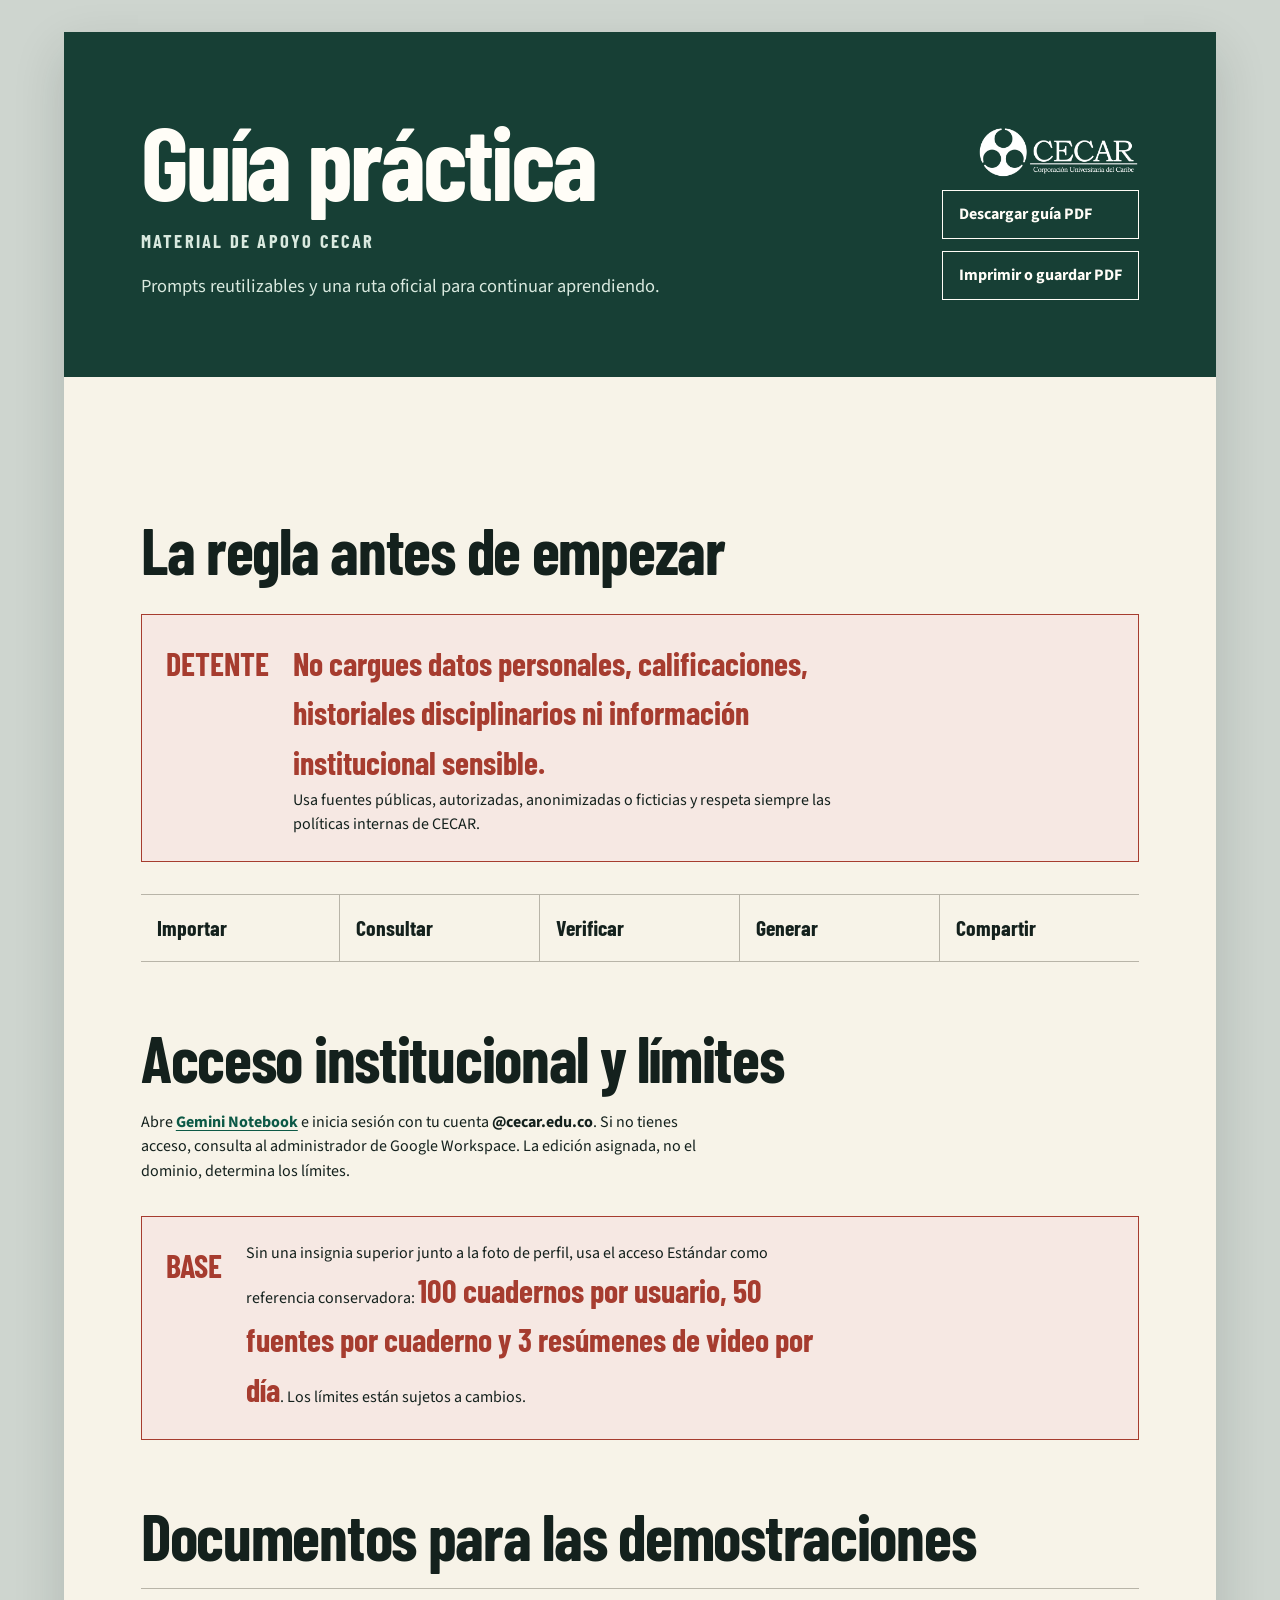
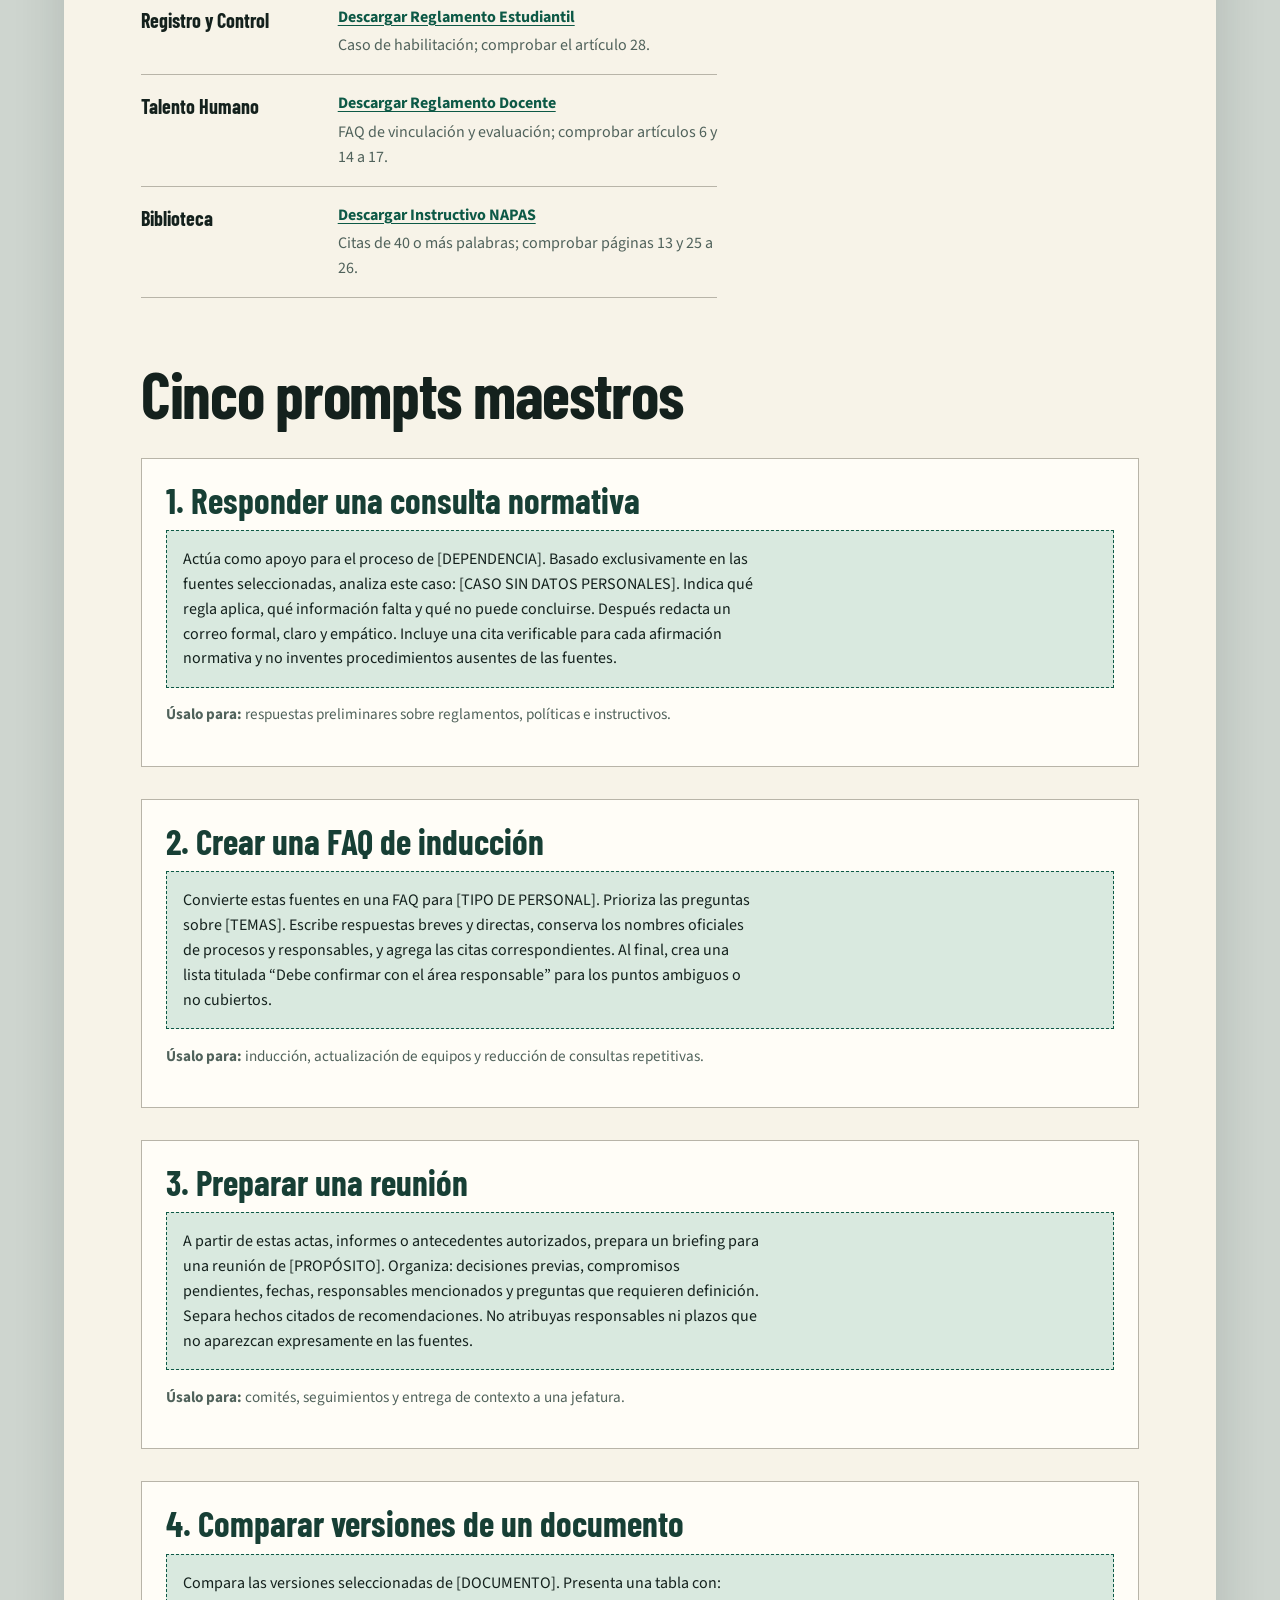
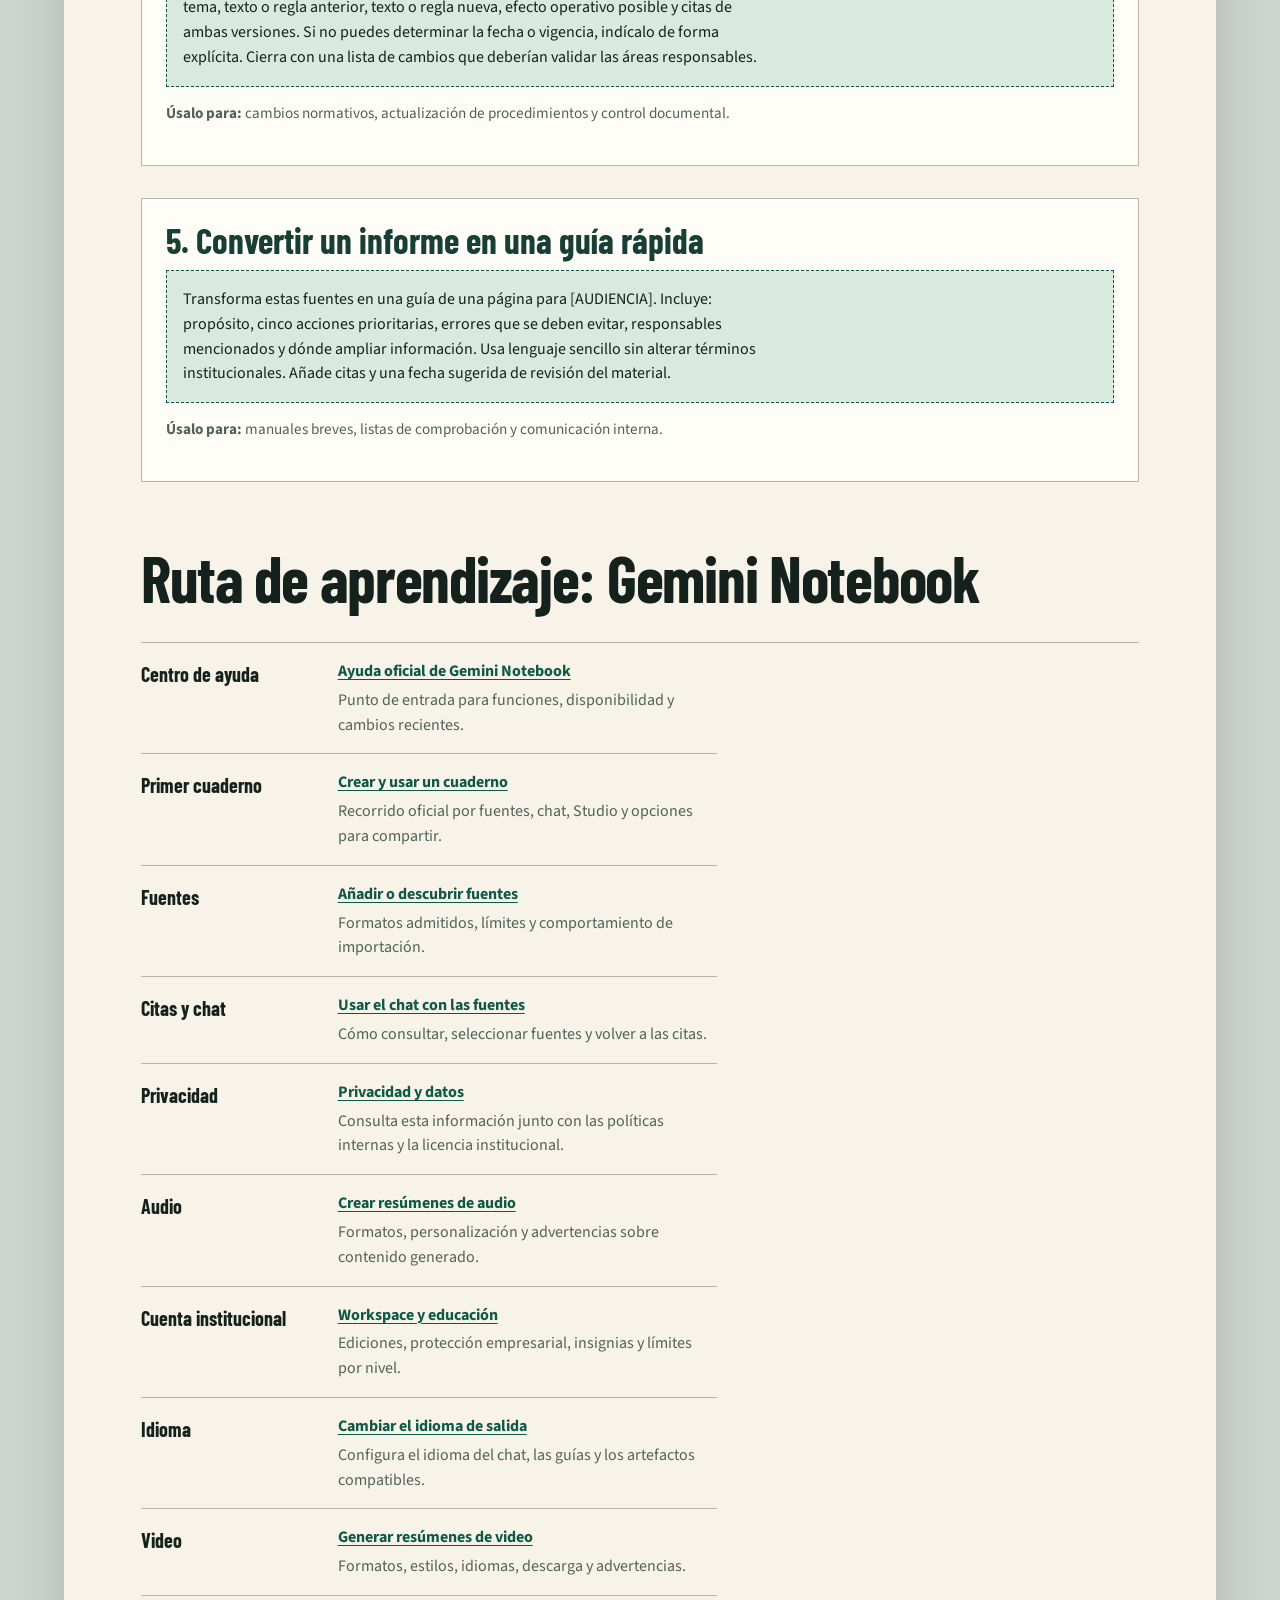
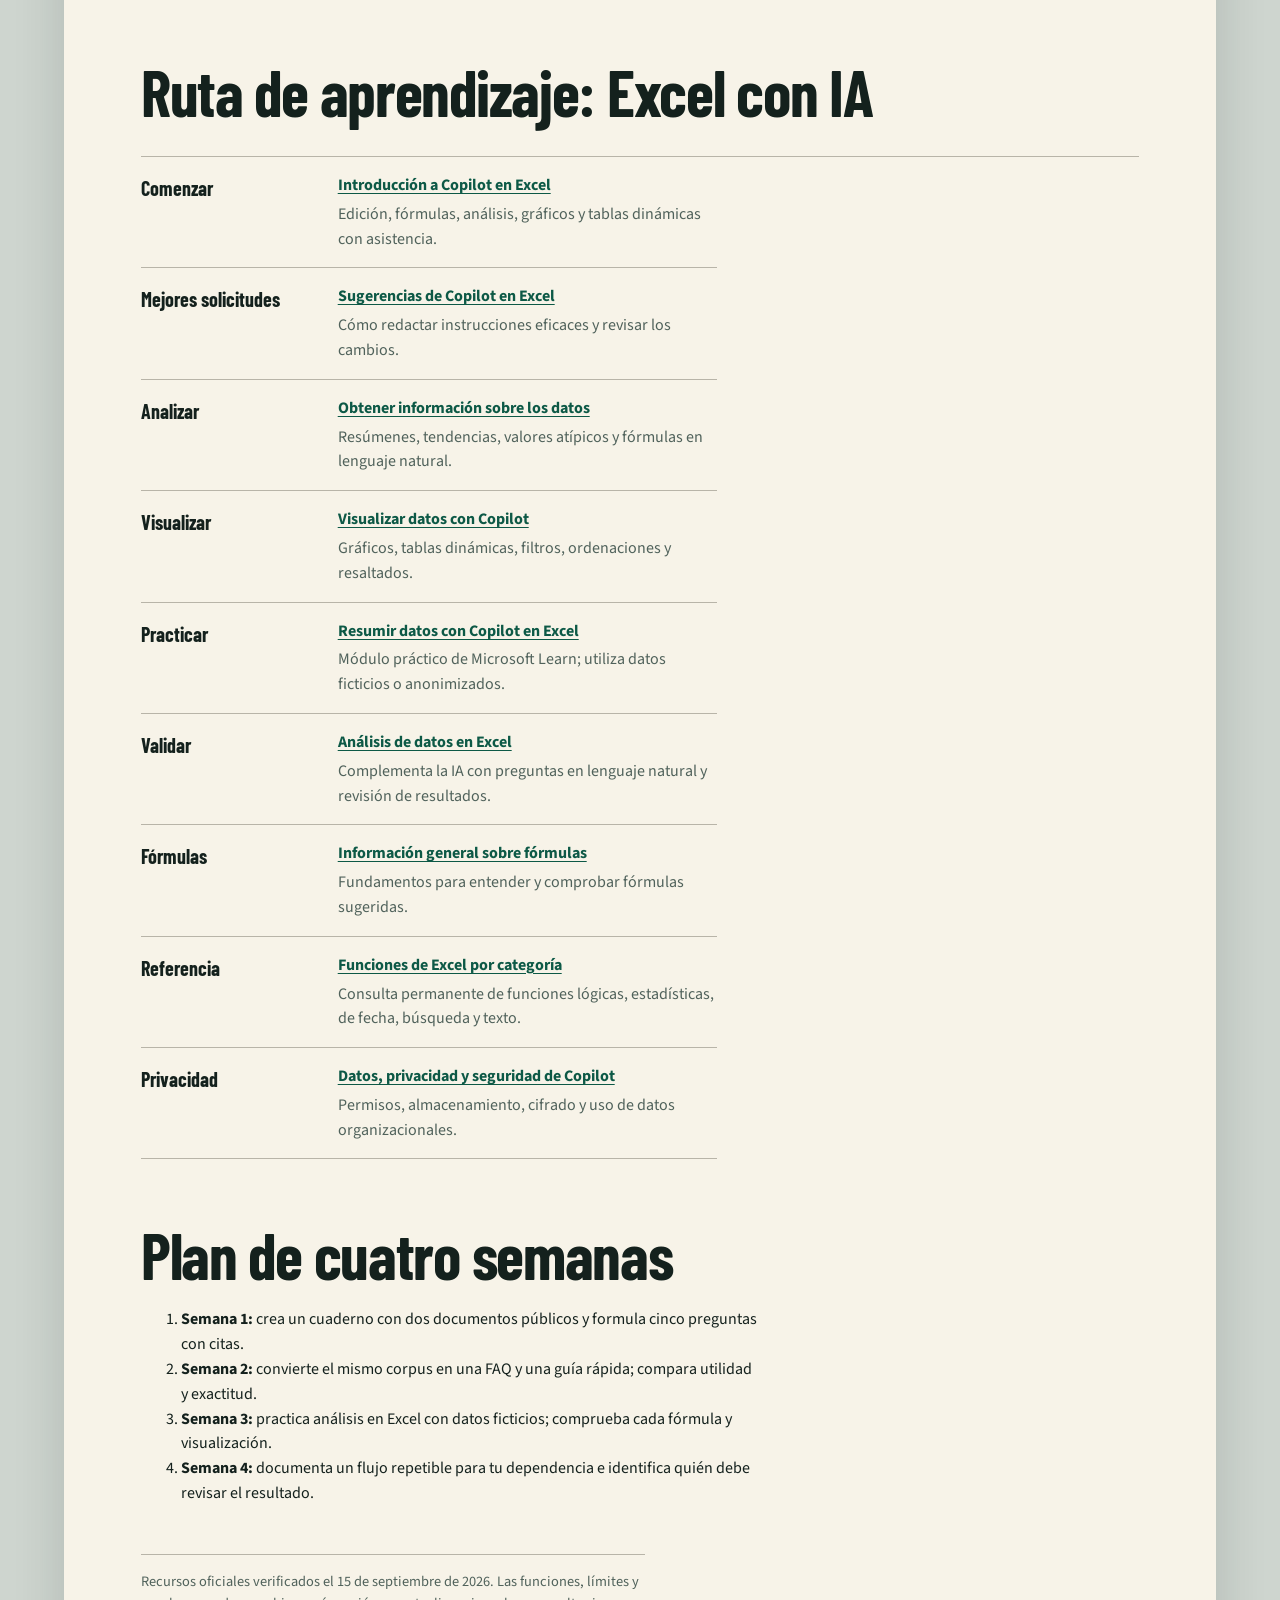
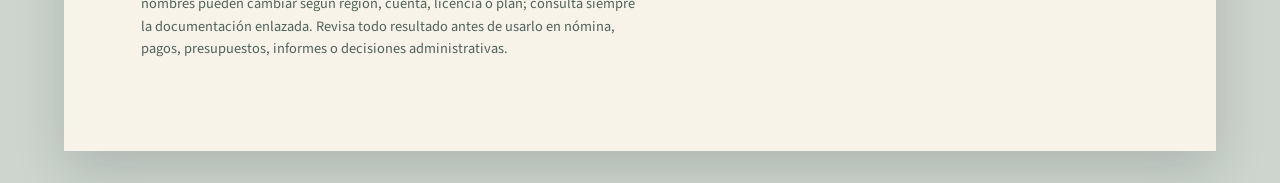
==== commit 42e6e3ff: "fix: improve PDF guide print layout and spacing" ====
--- a/guia.html
+++ b/guia.html
@@ -34,14 +34,14 @@
         <li><strong>Biblioteca</strong><div><a href="docs/instructivo-napas.pdf" download>Descargar Instructivo NAPAS</a><p>Citas de 40 o más palabras; comprobar páginas 13 y 25 a 26.</p></div></li>
       </ul>
 
-      <h2>Cinco prompts maestros</h2>
+      <h2 class="section-break">Cinco prompts maestros</h2>
       <article class="prompt-sheet"><h3>1. Responder una consulta normativa</h3><div class="prompt-copy"><p>Actúa como apoyo para el proceso de [DEPENDENCIA]. Basado exclusivamente en las fuentes seleccionadas, analiza este caso: [CASO SIN DATOS PERSONALES]. Indica qué regla aplica, qué información falta y qué no puede concluirse. Después redacta un correo formal, claro y empático. Incluye una cita verificable para cada afirmación normativa y no inventes procedimientos ausentes de las fuentes.</p></div><p class="prompt-use"><strong>Úsalo para:</strong> respuestas preliminares sobre reglamentos, políticas e instructivos.</p></article>
       <article class="prompt-sheet"><h3>2. Crear una FAQ de inducción</h3><div class="prompt-copy"><p>Convierte estas fuentes en una FAQ para [TIPO DE PERSONAL]. Prioriza las preguntas sobre [TEMAS]. Escribe respuestas breves y directas, conserva los nombres oficiales de procesos y responsables, y agrega las citas correspondientes. Al final, crea una lista titulada “Debe confirmar con el área responsable” para los puntos ambiguos o no cubiertos.</p></div><p class="prompt-use"><strong>Úsalo para:</strong> inducción, actualización de equipos y reducción de consultas repetitivas.</p></article>
       <article class="prompt-sheet"><h3>3. Preparar una reunión</h3><div class="prompt-copy"><p>A partir de estas actas, informes o antecedentes autorizados, prepara un briefing para una reunión de [PROPÓSITO]. Organiza: decisiones previas, compromisos pendientes, fechas, responsables mencionados y preguntas que requieren definición. Separa hechos citados de recomendaciones. No atribuyas responsables ni plazos que no aparezcan expresamente en las fuentes.</p></div><p class="prompt-use"><strong>Úsalo para:</strong> comités, seguimientos y entrega de contexto a una jefatura.</p></article>
       <article class="prompt-sheet"><h3>4. Comparar versiones de un documento</h3><div class="prompt-copy"><p>Compara las versiones seleccionadas de [DOCUMENTO]. Presenta una tabla con: tema, texto o regla anterior, texto o regla nueva, efecto operativo posible y citas de ambas versiones. Si no puedes determinar la fecha o vigencia, indícalo de forma explícita. Cierra con una lista de cambios que deberían validar las áreas responsables.</p></div><p class="prompt-use"><strong>Úsalo para:</strong> cambios normativos, actualización de procedimientos y control documental.</p></article>
       <article class="prompt-sheet"><h3>5. Convertir un informe en una guía rápida</h3><div class="prompt-copy"><p>Transforma estas fuentes en una guía de una página para [AUDIENCIA]. Incluye: propósito, cinco acciones prioritarias, errores que se deben evitar, responsables mencionados y dónde ampliar información. Usa lenguaje sencillo sin alterar términos institucionales. Añade citas y una fecha sugerida de revisión del material.</p></div><p class="prompt-use"><strong>Úsalo para:</strong> manuales breves, listas de comprobación y comunicación interna.</p></article>
 
-      <h2>Ruta de aprendizaje: Gemini Notebook</h2>
+      <h2 class="section-break">Ruta de aprendizaje: Gemini Notebook</h2>
       <section class="resource-group" aria-label="Recursos oficiales de Gemini Notebook">
         <ul class="resource-list">
           <li><strong>Centro de ayuda</strong><div><a href="https://support.google.com/gemininotebook/?hl=es" target="_blank" rel="noopener">Ayuda oficial de Gemini Notebook</a><p>Punto de entrada para funciones, disponibilidad y cambios recientes.</p></div></li>
@@ -71,7 +71,7 @@
         </ul>
       </section>
 
-      <h2>Plan de cuatro semanas</h2>
+      <h2 class="section-break">Plan de cuatro semanas</h2>
       <ol>
         <li><strong>Semana 1:</strong> crea un cuaderno con dos documentos públicos y formula cinco preguntas con citas.</li>
         <li><strong>Semana 2:</strong> convierte el mismo corpus en una FAQ y una guía rápida; compara utilidad y exactitud.</li>
--- a/support.css
+++ b/support.css
@@ -33,7 +33,8 @@
 .support-header { display: grid; grid-template-columns: 1fr auto; gap: 2rem; align-items: end; padding: clamp(2rem, 6vw, 5rem); color: var(--white); background: var(--green-dark); }
 .support-header p { margin: 1rem 0 0; color: var(--green-soft); font-size: 1.15rem; }
 .support-header img { width: 10rem; }
-.support-actions { display: grid; gap: 0.75rem; justify-items: start; }
+.support-actions { display: grid; gap: 0.75rem; justify-items: stretch; }
+.support-actions img { justify-self: end; }
 .support-content { padding: clamp(2rem, 6vw, 5rem); }
 .class-label { margin: 0 0 1rem; font-family: var(--font-display); font-weight: 700; letter-spacing: 0.12em; text-transform: uppercase; }
 .print-control, .download-control, .notes-controls a { display: inline-flex; padding: 0.7rem 1rem; color: var(--white); border: 1px solid currentColor; background: transparent; font-weight: 700; text-decoration: none; cursor: pointer; }
@@ -82,14 +83,27 @@
 }
 
 @media print {
-  @page { size: A4; margin: 1.4cm; }
+  @page { size: A4; margin: 2cm 1.8cm; }
   html, body { background: white; }
+  body { font-size: 10.5pt; }
+  p, li { max-width: none; }
   .support-shell { width: auto; margin: 0; box-shadow: none; }
-  .support-header { padding: 1.5rem; print-color-adjust: exact; }
-  .support-header h1 { font-size: 3.5rem; }
-  .support-content { padding: 0; }
+  .support-header { padding: 2rem 2.2rem; break-inside: avoid; print-color-adjust: exact; }
+  .support-header h1 { font-size: 3rem; }
+  .support-content { padding: 1.6rem 0 0; }
   .print-control, .download-control { display: none; }
+  .section-break { break-before: page; }
+  h2 { margin: 2.4rem 0 1rem; font-size: 2rem; break-after: avoid; }
+  h3 { break-after: avoid; }
+  .safety-box { break-inside: avoid; }
+  .process-strip { break-inside: avoid; }
+  .process-strip li { flex: 1 1 auto; padding: 0.6rem 0.8rem; font-size: 1.05rem; }
   .prompt-sheet, .safety-box { print-color-adjust: exact; }
-  .resource-list a::after { content: "\A" attr(href); display: block; color: var(--muted); font-size: 0.75rem; font-weight: 400; white-space: pre-wrap; }
-  h2, h3 { break-after: avoid; }
+  .prompt-sheet { break-inside: avoid; }
+  .resource-group { margin: 0.5rem 0 0; }
+  .resource-list li { break-inside: avoid; gap: 1rem; padding: 0.4rem 0; }
+  .resource-list strong { font-size: 1.15rem; }
+  .resource-list p { margin-top: 0.15rem; }
+  .resource-list a::after { content: "\A" attr(href); display: block; margin-top: 0.1rem; color: var(--muted); font-size: 0.72rem; font-weight: 400; white-space: pre-wrap; overflow-wrap: anywhere; }
+  .source-note { break-inside: avoid; }
 }
